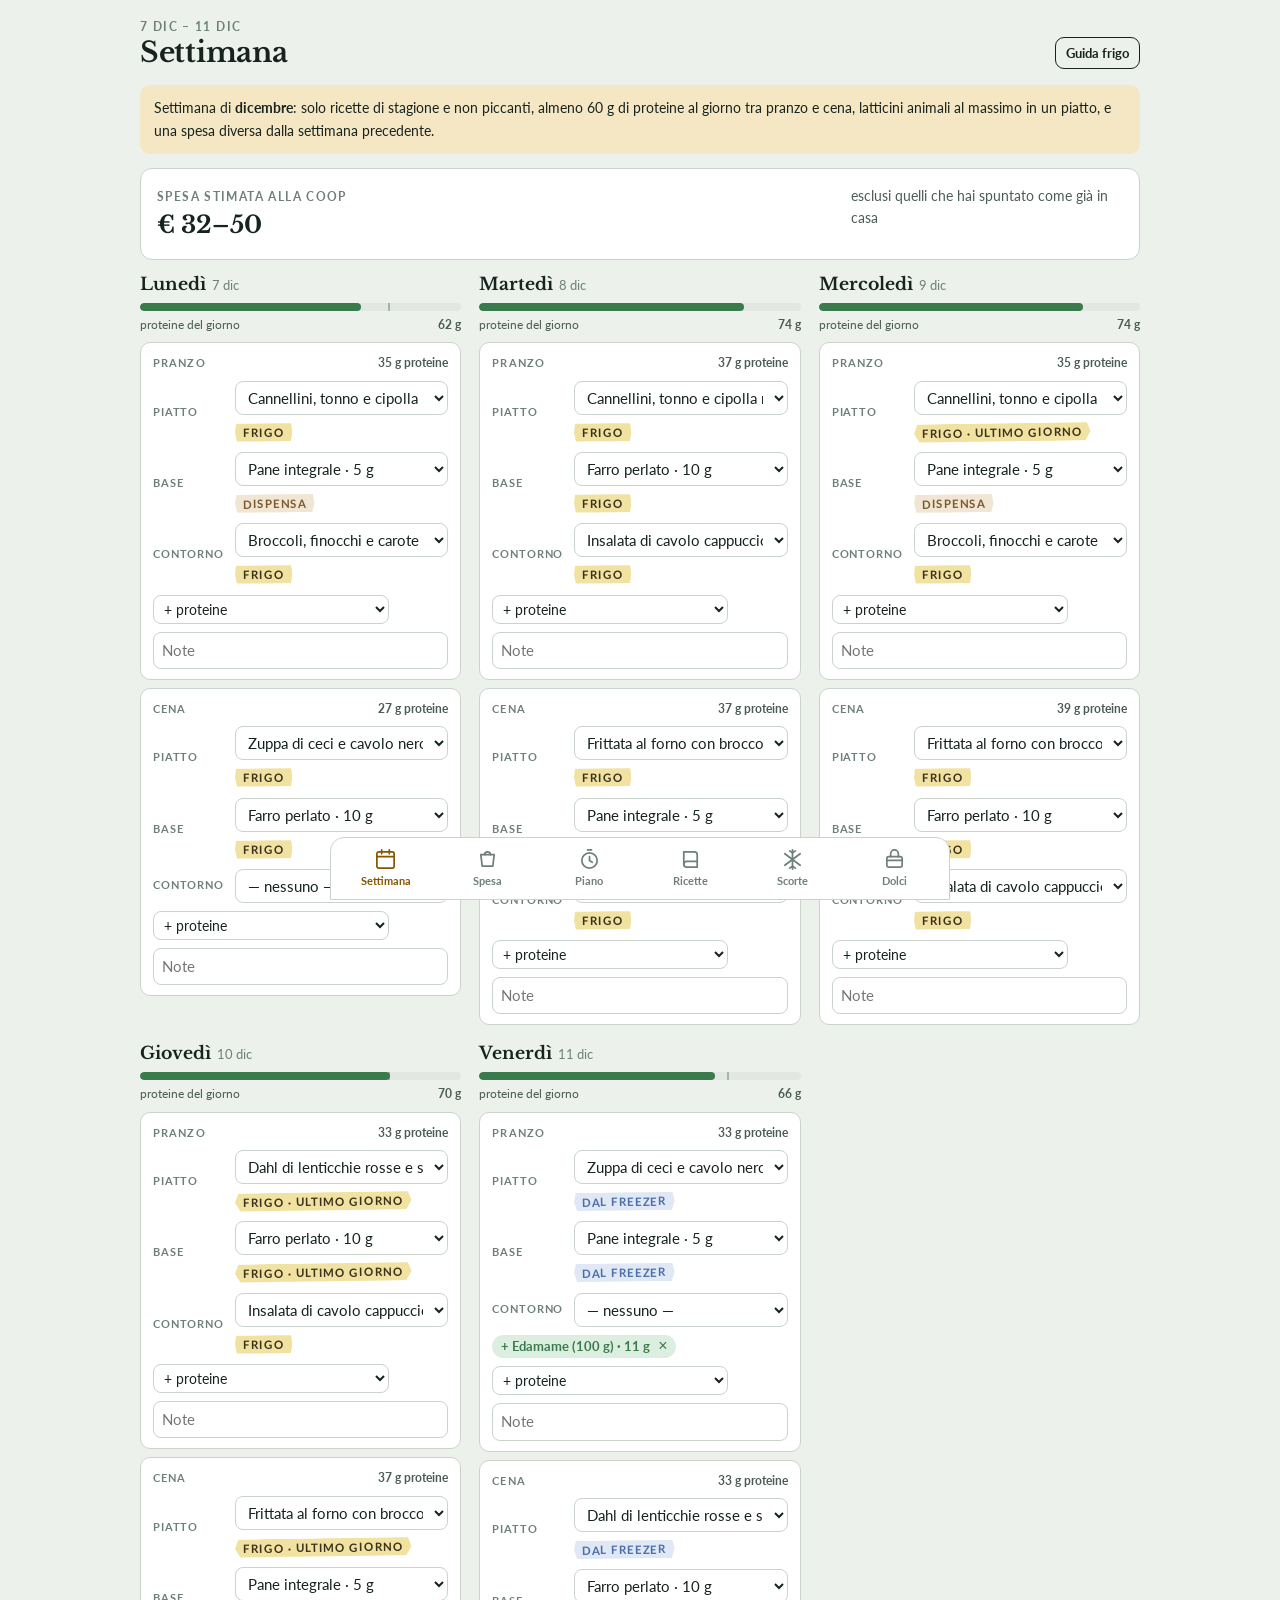
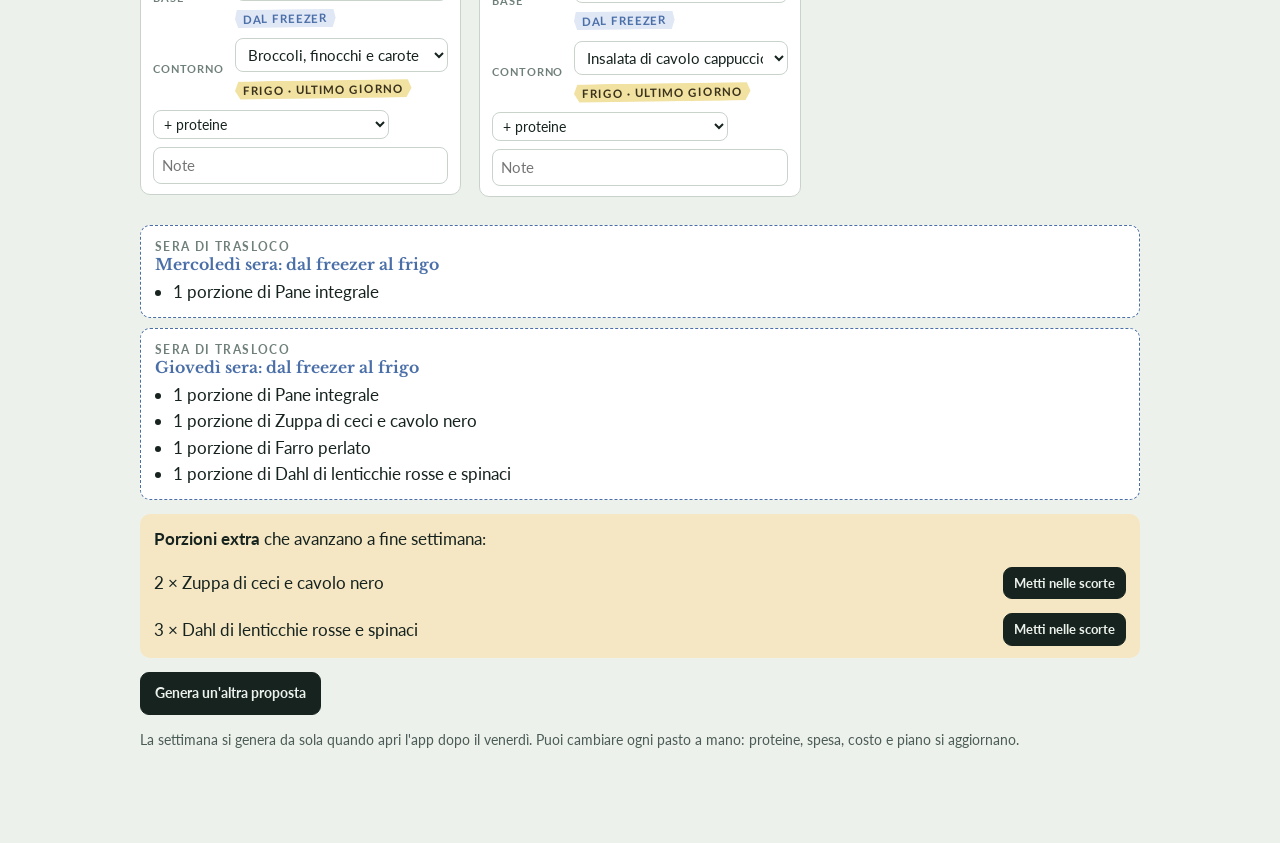
==== index.html @ c830cf39 "App meal prep: ricettario stagionale, scorte, dolci, costi Coop Co-Authored-By: Claude Opus 5.5 <nor" ====
<!doctype html>
<html lang="it">
<head>
<meta charset="utf-8">
<meta name="viewport" content="width=device-width, initial-scale=1, viewport-fit=cover">
<meta name="theme-color" content="#EDF1EC" media="(prefers-color-scheme: light)">
<meta name="theme-color" content="#101816" media="(prefers-color-scheme: dark)">
<meta name="apple-mobile-web-app-capable" content="yes">
<meta name="mobile-web-app-capable" content="yes">
<meta name="apple-mobile-web-app-title" content="Meal prep">
<meta name="apple-mobile-web-app-status-bar-style" content="default">
<title>Meal prep</title>
<link rel="manifest" href="manifest.webmanifest">
<link rel="apple-touch-icon" href="icon-180.png">
<link rel="icon" href="icon-192.png">
<link rel="preconnect" href="https://fonts.googleapis.com">
<link rel="preconnect" href="https://fonts.gstatic.com" crossorigin>
<link rel="stylesheet" href="https://fonts.googleapis.com/css2?family=Libre+Baskerville:ital,wght@0,400;0,700;1,400&family=Lato:ital,wght@0,400;0,700;0,900;1,400&display=swap">
<link rel="stylesheet" href="style.css">
</head>
<body>
<div class="wrap">
  <header class="top">
    <div><div class="eyebrow" id="weekLabel">—</div><h1 id="viewTitle">Settimana</h1></div>
    <button class="btn ghost sm guide-btn" id="guideBtn" type="button">Guida frigo</button>
  </header>

  <!-- SETTIMANA -->
  <main id="v-settimana" class="stack">
    <div class="okbox small" id="weekIntro"></div>
    <div class="panel costline" id="weekCost"></div>
    <div class="days" id="days"></div>
    <div id="addonsBox"></div>
    <div id="weekChecks" class="stack"></div>
    <div class="row"><button class="btn" id="regen" type="button">Genera un'altra proposta</button></div>
    <p class="small muted">La settimana si genera da sola quando apri l'app dopo il venerdì. Puoi cambiare ogni pasto a mano: proteine, spesa, costo e piano si aggiornano.</p>
  </main>

  <!-- SPESA -->
  <main id="v-spesa" class="stack" hidden>
    <div class="panel costline" id="shopCost"></div>
    <p class="muted small">Dalle ricette della settimana, dalle aggiunte proteiche e da quello che hai messo in programma (scorte, dolci). Spunta quello che hai già: sparisce anche dal costo. Tocca un prezzo per correggerlo con quello che vedi alla Coop.</p>
    <div id="shopDiff"></div>
    <div class="panel" id="shop"></div>
    <div class="panel stack">
      <h3>Extra non legati a una ricetta</h3>
      <div id="extras" class="stack"></div>
      <div class="row"><button class="btn ghost sm" id="addExtra" type="button">+ Aggiungi extra</button></div>
    </div>
    <div class="row"><button class="btn" id="copyShop" type="button">Copia la lista</button><button class="btn ghost" id="clearHave" type="button">Azzera spunte</button></div>
    <textarea id="copyFallback" hidden aria-label="Lista da copiare"></textarea>
  </main>

  <!-- PIANO -->
  <main id="v-piano" class="stack" hidden>
    <p class="muted small">Tutto quello che si cucina la domenica, comprese scorte e dolci in programma. L'app confronta migliaia di ordini possibili e sceglie quello che finisce prima, con due mani, due fuochi e un forno da due teglie a una temperatura per volta.</p>
    <div id="planSummary"></div>
    <div class="lanes-key"><span><i style="background:var(--danger)"></i>Forno</span><span><i style="background:var(--accent)"></i>Fuoco 1</span><span><i style="background:var(--accent-ink)"></i>Fuoco 2</span><span><i style="background:var(--ok)"></i>Mani</span></div>
    <div class="row"><button class="chip" data-pv="list" type="button">Lista</button><button class="chip" data-pv="grid" type="button">Corsie</button></div>
    <ul class="tl-list" id="tlList"></ul>
    <div class="tl-scroll" id="tlGridWrap" hidden><div class="tl" id="tl"></div></div>
    <div id="parNotes" class="stack"></div>
  </main>

  <!-- RICETTE -->
  <main id="v-ricette" class="stack" hidden>
    <div id="rList" class="stack">
      <div id="favSection" class="stack"></div>
      <div class="row" style="justify-content:space-between"><h2>Ricettario</h2><button class="btn" id="newRecipe" type="button">+ Nuova ricetta</button></div>
      <div class="row" id="filters"></div>
      <div class="rgrid" id="rgrid"></div>
      <div class="panel stack">
        <h3>Backup</h3>
        <p class="small muted">Ricette, foto, preferite, scorte e prezzi sono salvati solo su questo telefono. Ogni tanto esporta un backup: se cambi telefono o cancelli i dati di Safari, lo reimporti da qui.</p>
        <div class="row">
          <button class="btn ghost sm" id="exportBtn" type="button">Esporta backup</button>
          <label class="btn ghost sm" for="importFile" style="display:inline-flex;align-items:center">Importa backup</label>
          <input type="file" id="importFile" accept="application/json,.json" hidden>
          <button class="btn warn sm" id="resetAll" type="button">Ripristina tutto</button>
        </div>
        <div id="resetConfirm" class="row" hidden><span class="small">Cancella ricette tue, preferite, scorte e settimana?</span><button class="btn warn sm" id="resetYes" type="button">Sì, ripristina</button><button class="btn ghost sm" id="resetNo" type="button">Annulla</button></div>
      </div>
    </div>
    <div id="rDetail" class="stack detail" hidden></div>
    <form id="rEdit" class="stack" hidden></form>
  </main>

  <!-- SCORTE -->
  <main id="v-scorte" class="stack" hidden>
    <p class="muted small">Sughi e creme da preparare una volta ogni tanto: in freezer durano mesi, si scaldano e condiscono pasta, riso, cereali o legumi. Qui tieni il conto di cosa hai in freezer, e puoi usarle nei pasti della settimana dalla voce "Sugo" di ogni pasto.</p>
    <div class="panel" id="stockList"></div>
    <h2>Sughi da scorta</h2>
    <div class="row" id="scorteFilter"></div>
    <div class="rgrid" id="scorteGrid"></div>
  </main>

  <!-- DOLCI -->
  <main id="v-dolci" class="stack" hidden>
    <p class="muted small">Merende dolci veloci che durano: in dispensa, in frigo o in freezer. Quelle di stagione vengono prima. Aggiungine una alla settimana e i suoi ingredienti entrano nella spesa e nel piano della domenica.</p>
    <div class="panel" id="sweetStock"></div>
    <div class="row" id="dolciFilter"></div>
    <div class="rgrid" id="dolciGrid"></div>
  </main>

  <!-- GUIDA -->
  <main id="v-guida" class="stack" hidden>
    <div class="rules">
      <div class="rule"><div class="big">5–60 °C</div><h4>Zona di pericolo</h4><p class="small muted">Da attraversare in fretta, sia raffreddando sia riscaldando.</p></div>
      <div class="rule"><div class="big">2 h</div><h4>Dal fuoco al frigo</h4><p class="small muted">Contenitori bassi, coperchio appoggiato finché è tiepido.</p></div>
      <div class="rule"><div class="big">≤ 4 °C</div><h4>Il frigo</h4><p class="small muted">Cibi cotti sui ripiani centrali, non nello sportello.</p></div>
      <div class="rule"><div class="big">75 °C</div><h4>Riscaldare</h4><p class="small muted">Fumante anche al centro, una volta sola.</p></div>
    </div>
    <div class="panel stack">
      <h3>La pasta cotta in anticipo</h3>
      <p class="small muted">Scolala 2 minuti prima, condiscila con un filo d'olio, stendila su un vassoio e in frigo entro un'ora: dura 4 giorni. Si riscalda in padella con il sugo e un cucchiaio d'acqua, oppure al microonde coperta. In freezer regge bene se è al dente.</p>
      <p class="small muted">Pensaci: perché la pasta raffreddata e riscaldata alza la glicemia un po' meno di quella appena cotta? Cerca "amido resistente" e "retrogradazione".</p>
    </div>
    <div class="panel stack">
      <h3>Come conto le proteine</h3>
      <p class="small muted">Ogni pasto ha un piatto principale (la fonte proteica), una base (cereale, pasta o pane), un contorno e, se vuoi, un sugo dalle scorte. I grammi per porzione sono stime da tabelle di composizione degli alimenti, con un margine di circa ±10%. Se un giorno resta sotto i 60 g, l'app aggiunge una piccola aggiunta proteica (uova sode, edamame, tofu affumicato, yogurt di soia…) al pasto più povero.</p>
      <p class="small muted">Pensaci: 100 g di lenticchie cotte hanno circa 9 g di proteine, 100 g di merluzzo circa 17 g. Quanto pesa una porzione normale di ciascuno? Da qui capisci perché un pasto di soli legumi fatica ad arrivare a 30 g.</p>
    </div>
    <div class="panel stack">
      <h3>Latticini</h3>
      <p class="small muted">Dove si può il ricettario usa alternative vegetali: tofu frullato al posto della ricotta, lievito alimentare in scaglie al posto del parmigiano, bevanda e yogurt di soia nei dolci. Le ricette con latticini animali hanno un'etichetta, e l'app ne propone al massimo una a settimana.</p>
      <p class="small muted">Pensaci: perché il tofu sostituisce bene la ricotta ma i formaggi vegetali tipo "mozzarella" quasi mai? Guarda le proteine per 100 g in etichetta: tofu circa 12 g, formaggi vegetali a base di cocco spesso sotto 1 g.</p>
    </div>
    <div class="panel">
      <h3>Stessa quantità di dahl, due destini</h3>
      <p class="small muted" style="margin:4px 0 8px">Schema illustrativo: pentola piena da 2 litri contro lo stesso dahl in contenitori bassi.</p>
      <div class="chart-scroll"><svg id="coolChart" viewBox="0 0 720 300" role="img" aria-label="Curve di raffreddamento"></svg></div>
    </div>
    <h2>Pensaci prima di aprire</h2>
    <div class="stack" id="think"></div>
  </main>
</div>

<nav class="tabbar" aria-label="Sezioni">
  <button type="button" data-v="settimana"><svg viewBox="0 0 24 24"><rect x="3" y="4" width="18" height="17" rx="2"/><path d="M3 9h18M8 2v4M16 2v4"/></svg>Settimana</button>
  <button type="button" data-v="spesa"><svg viewBox="0 0 24 24"><path d="M5 7h14l-1.5 12h-11z"/><path d="M9 7a3 3 0 0 1 6 0"/></svg>Spesa</button>
  <button type="button" data-v="piano"><svg viewBox="0 0 24 24"><circle cx="12" cy="13" r="8"/><path d="M12 9v4l3 2M10 2h4"/></svg>Piano</button>
  <button type="button" data-v="ricette"><svg viewBox="0 0 24 24"><path d="M5 4h11a3 3 0 0 1 3 3v13H8a3 3 0 0 1-3-3z"/><path d="M5 17a3 3 0 0 1 3-3h11"/></svg>Ricette</button>
  <button type="button" data-v="scorte"><svg viewBox="0 0 24 24"><path d="M12 2v20M4 6l16 12M20 6L4 18"/><path d="M9 3l3 2 3-2M9 21l3-2 3 2"/></svg>Scorte</button>
  <button type="button" data-v="dolci"><svg viewBox="0 0 24 24"><rect x="4" y="9" width="16" height="11" rx="2"/><path d="M4 13h16M8 9V6a4 4 0 0 1 8 0v3"/></svg>Dolci</button>
</nav>

<script src="data.js"></script>
<script src="prices.js"></script>
<script src="app.js"></script>
<script src="extras.js"></script>
</body>
</html>
---- style.css ----
:root{
  --bg:#EDF1EC; --surface:#FFFFFF; --surface-2:#E2E8E1; --table:#D9E0D6;
  --ink:#16231F; --ink-2:#4B5B55; --ink-3:#6F7F79; --line:#C9D3CC;
  --accent:#C4860F; --accent-ink:#855700; --accent-soft:#F6E7C4;
  --fridge:#2C6C8C; --fridge-soft:#DCEBF2; --freezer:#4A6FA8; --freezer-soft:#E0E7F5;
  --pantry:#7A5A2E; --pantry-soft:#F1E6D4;
  --tape:#F1E2A2; --tape-ink:#3A321C;
  --danger:#B0452E; --danger-soft:#F6DDD5; --ok:#3B7A4C; --ok-soft:#DCEEDF;
  --f-display:"Libre Baskerville", Georgia, "Times New Roman", serif;
  --f-body:"Lato", "Segoe UI", system-ui, -apple-system, sans-serif;
  color-scheme:light;
}
@media (prefers-color-scheme: dark){:root{
  --bg:#101816; --surface:#17211E; --surface-2:#1E2A26; --table:#1B2622;
  --ink:#E4EDE8; --ink-2:#A6B6B0; --ink-3:#83948E; --line:#2B3934;
  --accent:#E3A635; --accent-ink:#F0BD5A; --accent-soft:#3A2F17;
  --fridge:#6FB1D2; --fridge-soft:#1B3040; --freezer:#93B3E4; --freezer-soft:#1F2A40;
  --pantry:#D9B27A; --pantry-soft:#352A1B;
  --tape:#DCCB86; --tape-ink:#2E2714;
  --danger:#E58067; --danger-soft:#3D221C; --ok:#80C392; --ok-soft:#1C3324;
  color-scheme:dark;}}
*{box-sizing:border-box}
html{-webkit-text-size-adjust:100%}
body{margin:0;background:var(--bg);color:var(--ink);font-family:var(--f-body);font-size:17px;line-height:1.55;
  padding:calc(env(safe-area-inset-top,0px) + 8px) 16px calc(env(safe-area-inset-bottom,0px) + 92px)}
[hidden]{display:none!important}
img{max-width:100%}
.wrap{max-width:1000px;margin-inline:auto}
h1,h2,h3,h4{font-family:var(--f-display);line-height:1.2;margin:0;text-wrap:balance;font-weight:700}
h1{font-size:1.75rem;letter-spacing:-.01em}
h2{font-size:1.35rem}
h3{font-size:1.08rem}
h4{font-size:.98rem}
p{margin:0}
a{color:var(--fridge)}
:focus-visible{outline:3px solid var(--accent);outline-offset:2px;border-radius:4px}
.num{font-variant-numeric:tabular-nums}
.eyebrow{font-size:.72rem;letter-spacing:.12em;text-transform:uppercase;color:var(--ink-3);font-weight:700}
.muted{color:var(--ink-2)} .small{font-size:.9rem}
.stack{display:grid;gap:14px}
.row{display:flex;gap:8px;flex-wrap:wrap;align-items:center}
.panel{background:var(--surface);border:1px solid var(--line);border-radius:12px;padding:16px}
.btn{font:inherit;font-weight:700;font-size:.9rem;border:1px solid var(--ink);background:var(--ink);color:var(--bg);border-radius:9px;padding:9px 14px;cursor:pointer;min-height:40px}
.btn.ghost{background:transparent;color:var(--ink)}
.btn.warn{background:transparent;color:var(--danger);border-color:var(--danger)}
.btn.sm{padding:5px 10px;min-height:32px;font-size:.84rem}
.chip{font:inherit;font-size:.88rem;padding:5px 11px;border-radius:999px;border:1px solid var(--line);background:var(--surface);color:var(--ink);cursor:pointer}
.chip[aria-pressed="true"]{background:var(--ink);color:var(--bg);border-color:var(--ink)}
input[type=text],input[type=number],select,textarea{font:inherit;font-size:16px;color:var(--ink);background:var(--surface);border:1px solid var(--line);border-radius:8px;padding:8px 10px;width:100%}
textarea{min-height:120px;resize:vertical}
label.f{display:grid;gap:4px;font-size:.88rem;font-weight:700;color:var(--ink-2)}
.check{display:flex;gap:8px;align-items:center;font-weight:700;font-size:.92rem}
.check input{width:20px;height:20px;accent-color:var(--ok)}
.tape{display:inline-block;font-weight:700;font-size:.72rem;letter-spacing:.06em;text-transform:uppercase;line-height:1.2;background:var(--tape);color:var(--tape-ink);padding:3px 8px 2px;transform:rotate(-1deg);clip-path:polygon(2% 0,98% 4%,100% 50%,97% 100%,3% 96%,0 50%)}
.tape.fz{background:var(--freezer-soft);color:var(--freezer)}
.tape.bad{background:var(--danger-soft);color:var(--danger)}
.tape.pn{background:var(--pantry-soft);color:var(--pantry)}
.pill{font-size:.72rem;font-weight:700;padding:2px 8px;border-radius:999px;background:var(--surface-2);color:var(--ink-2)}
.pill.in{background:var(--ok-soft);color:var(--ok)}
.pill.dairy{background:var(--accent-soft);color:var(--accent-ink)}
.toast{position:fixed;left:50%;bottom:calc(env(safe-area-inset-bottom,0px) + 82px);transform:translateX(-50%);background:var(--ink);color:var(--bg);padding:9px 16px;border-radius:999px;font-weight:700;z-index:50;font-size:.9rem;max-width:90vw;text-align:center}
.okbox{border-radius:10px;padding:12px 14px;background:var(--accent-soft)}
.warnbox{border-radius:10px;padding:12px 14px;background:var(--danger-soft)}
.warnbox h4{color:var(--danger);margin-bottom:4px}
.warnbox ul,.move ul{margin:0;padding-left:18px}
.infobox{border-radius:10px;padding:12px 14px;background:var(--fridge-soft)}

/* top + tabs */
header.top{display:flex;justify-content:space-between;align-items:end;gap:12px;padding-block:10px 16px}
header.top .guide-btn{flex:none}
nav.tabbar{position:fixed;left:0;right:0;bottom:0;z-index:30;background:var(--surface);border-top:1px solid var(--line);
  padding:6px 4px calc(env(safe-area-inset-bottom,0px) + 6px);display:grid;grid-template-columns:repeat(6,1fr);gap:0}
nav.tabbar button{font:inherit;background:none;border:0;color:var(--ink-3);display:grid;justify-items:center;gap:2px;padding:4px 0;cursor:pointer;font-size:.66rem;font-weight:700}
nav.tabbar svg{width:23px;height:23px;stroke:currentColor;fill:none;stroke-width:1.8;stroke-linecap:round;stroke-linejoin:round}
nav.tabbar button[aria-current="page"]{color:var(--accent-ink)}
@media (min-width:900px){nav.tabbar{max-width:620px;margin-inline:auto;border:1px solid var(--line);border-radius:14px 14px 0 0}}

/* week */
.days{display:grid;grid-template-columns:repeat(auto-fill,minmax(290px,1fr));gap:18px}
.day{display:grid;gap:8px;align-content:start}
.day h3 span{font-family:var(--f-body);font-size:.8rem;color:var(--ink-3);font-weight:400;margin-left:6px}
.slot{background:var(--surface);border:1px solid var(--line);border-radius:10px;padding:10px 12px;display:grid;gap:8px}
.slot .when{font-size:.7rem;letter-spacing:.1em;text-transform:uppercase;color:var(--ink-3);font-weight:700}
.slot .line{display:grid;grid-template-columns:74px 1fr;gap:8px;align-items:center}
.slot .line .lab{font-size:.68rem;letter-spacing:.08em;text-transform:uppercase;color:var(--ink-3);font-weight:700}
.slot .sel{display:grid;gap:3px}
.slot select{font-size:15px;padding:6px 8px}
.slot input.note{font-size:15px;padding:6px 8px}
.slot .prot{font-size:.78rem;color:var(--ink-2);font-weight:700}
.boost{display:inline-flex;align-items:center;gap:4px;font-size:.8rem;background:var(--ok-soft);color:var(--ok);border-radius:999px;padding:2px 4px 2px 9px;font-weight:700}
.boost button{border:0;background:none;color:inherit;cursor:pointer;font-size:1rem;padding:0 4px}
.daybar{display:grid;gap:4px}
.daybar .track{height:8px;border-radius:99px;background:var(--surface-2);position:relative;overflow:hidden}
.daybar .fill{position:absolute;inset:0 auto 0 0;border-radius:99px;background:var(--ok)}
.daybar .fill.low{background:var(--danger)}
.daybar .band{position:absolute;top:0;bottom:0;border-left:2px solid var(--ink-3);border-right:2px solid var(--ink-3);opacity:.5}
.daybar .txt{display:flex;justify-content:space-between;font-size:.78rem;color:var(--ink-2)}
.moves{display:grid;gap:10px}
.move{border:1.5px dashed var(--freezer);border-radius:10px;padding:12px 14px;background:var(--surface)}
.move h4{color:var(--freezer);margin-bottom:4px}
.costline{display:flex;justify-content:space-between;align-items:baseline;gap:10px;flex-wrap:wrap}
.costline .big{font-family:var(--f-display);font-size:1.5rem;font-weight:700}

/* shop */
.item{display:grid;grid-template-columns:24px 1fr auto;gap:2px 10px;align-items:start;padding:9px 0;border-bottom:1px solid var(--line)}
.item:last-child{border-bottom:0}
.item input[type=checkbox]{width:20px;height:20px;margin-top:2px;accent-color:var(--ok)}
.item label{font-weight:700;cursor:pointer;line-height:1.3}
.item .qty{font-size:.8rem;color:var(--ink-2);text-align:right;font-variant-numeric:tabular-nums}
.item .src{grid-column:2/4;font-size:.8rem;color:var(--ink-3);display:flex;justify-content:space-between;gap:8px;flex-wrap:wrap}
.item .price{background:none;border:0;font:inherit;font-size:.8rem;color:var(--fridge);cursor:pointer;padding:0;text-decoration:underline dotted;font-variant-numeric:tabular-nums}
.item.have label{text-decoration:line-through;color:var(--ink-3)}
.priceedit{grid-column:2/4;display:grid;grid-template-columns:1fr 1fr auto;gap:6px;align-items:end;margin-top:6px}
.priceedit label{font-size:.75rem;color:var(--ink-3);display:grid;gap:2px}
.rep{font-size:.72rem;text-transform:uppercase;letter-spacing:.12em;color:var(--ink-3);margin-top:14px;font-weight:700}
.ingrow{display:grid;grid-template-columns:90px 1fr 118px 32px;gap:6px;align-items:center}
@media (max-width:520px){.ingrow{grid-template-columns:78px 1fr 32px}.ingrow select{grid-column:1/3}}

/* plan */
.lanes-key{display:flex;flex-wrap:wrap;gap:6px 16px;font-size:.88rem;color:var(--ink-2)}
.lanes-key i{display:inline-block;width:12px;height:12px;border-radius:3px;margin-right:6px;vertical-align:-1px}
.tl-scroll{overflow-x:auto}
.tl{--u:28px;display:grid;grid-template-columns:48px repeat(4,minmax(130px,1fr));column-gap:6px;min-width:620px}
.tl .lh{font-family:var(--f-display);font-weight:700;font-size:.88rem;padding-bottom:6px;border-bottom:2px solid var(--ink);margin-bottom:6px;grid-row:1}
.tl .tm{font-size:.7rem;color:var(--ink-3);border-top:1px solid var(--line);font-variant-numeric:tabular-nums}
.task{border-radius:7px;padding:4px 7px;font-size:.8rem;line-height:1.22;overflow:hidden;border-left:4px solid;margin-block:1px}
.task b{font-weight:700;font-size:.68rem;display:block;opacity:.85;font-variant-numeric:tabular-nums}
.task.short{white-space:nowrap;text-overflow:ellipsis;padding:3px 7px}
.tl .task.short b{display:none}
.l-forno{background:var(--danger-soft);border-color:var(--danger)}
.l-f1{background:var(--accent-soft);border-color:var(--accent)}
.l-f2{background:var(--accent-soft);border-color:var(--accent-ink)}
.l-mani{background:var(--ok-soft);border-color:var(--ok)}
.tl-list{list-style:none;margin:0;padding:0}
.tl-list li{display:grid;grid-template-columns:52px 1fr;gap:10px;padding:7px 0;border-bottom:1px solid var(--line)}
.tl-list .task{margin:0}

/* recipes */
.rgrid{display:grid;grid-template-columns:repeat(auto-fill,minmax(160px,1fr));gap:12px}
.rcard{background:var(--surface);border:1px solid var(--line);border-radius:12px;overflow:hidden;cursor:pointer;text-align:left;padding:0;font:inherit;color:inherit;display:grid;align-content:start;position:relative}
.rcard .pic{aspect-ratio:4/3;width:100%;background:var(--table);display:block;object-fit:cover}
.rcard .t{padding:8px 10px 10px;display:grid;gap:3px}
.rcard .t b{line-height:1.25;font-family:var(--f-display);font-size:.9rem}
.rcard .t span{font-size:.74rem;color:var(--ink-3)}
.rcard .favdot{position:absolute;top:8px;right:8px;background:var(--surface);border-radius:999px;width:30px;height:30px;display:grid;place-items:center;color:var(--accent);font-size:1rem;box-shadow:0 1px 4px rgba(0,0,0,.15)}
.ph{display:grid!important;place-items:center;font-family:var(--f-display);font-weight:700;font-size:2.4rem;color:var(--accent-ink);background:var(--accent-soft)}
.fav-strip{display:grid;grid-auto-flow:column;grid-auto-columns:150px;gap:10px;overflow-x:auto;padding-bottom:4px}
.detail .hero{width:100%;aspect-ratio:4/3;max-height:340px;object-fit:cover;border-radius:12px;background:var(--table);display:block}
.meta{display:flex;flex-wrap:wrap;gap:6px 14px;font-size:.82rem;color:var(--ink-2)}
.ing{list-style:none;margin:0;padding:0}
.ing li{display:grid;grid-template-columns:100px 1fr;gap:8px;padding:4px 0;border-bottom:1px dotted var(--line);font-size:.95rem}
.ing li .q{color:var(--ink-2);text-align:right;font-variant-numeric:tabular-nums}
.steps{margin:0;padding-left:1.3em}
.steps li{padding:2px 0 6px}
.notes{display:grid;grid-template-columns:repeat(auto-fit,minmax(220px,1fr));gap:10px}
.note{border-radius:10px;padding:11px 13px;font-size:.92rem}
.note h4{font-family:var(--f-body);font-size:.7rem;font-weight:700;text-transform:uppercase;letter-spacing:.12em;margin-bottom:3px}
.note.cons{background:var(--fridge-soft)} .note.cons h4{color:var(--fridge)}
.note.par{background:var(--ok-soft)} .note.par h4{color:var(--ok)}
.note.think{background:var(--accent-soft)} .note.think h4{color:var(--accent-ink)}
.star{border:0;background:none;cursor:pointer;font-size:1.4rem;line-height:1;color:var(--ink-3);padding:2px 4px}
.star[aria-pressed="true"]{color:var(--accent)}
.two{display:grid;grid-template-columns:1fr 1fr;gap:10px}
.three{display:grid;grid-template-columns:repeat(3,1fr);gap:10px}
@media (max-width:520px){.three{grid-template-columns:1fr 1fr}}
.months{display:grid;grid-template-columns:repeat(6,1fr);gap:6px}
.months label{display:flex;gap:4px;align-items:center;font-size:.85rem;justify-content:center;border:1px solid var(--line);border-radius:8px;padding:5px 0;cursor:pointer}
.months input{accent-color:var(--ok)}
.season{display:flex;flex-wrap:wrap;gap:6px}

/* stock */
.stockrow{display:grid;grid-template-columns:1fr auto;gap:4px 10px;align-items:center;padding:10px 0;border-bottom:1px solid var(--line)}
.stockrow:last-child{border-bottom:0}
.stockrow b{font-family:var(--f-display);font-size:.95rem}
.stockrow .sub{font-size:.8rem;color:var(--ink-3)}
.stockrow .sub.late{color:var(--danger);font-weight:700}
.counter{display:flex;align-items:center;gap:6px}
.counter button{width:34px;height:34px;border-radius:999px;border:1px solid var(--line);background:var(--surface);color:var(--ink);font-size:1.1rem;cursor:pointer}
.counter span{min-width:26px;text-align:center;font-weight:700;font-variant-numeric:tabular-nums}
.where{display:flex;gap:6px;flex-wrap:wrap}

/* guide */
.rules{display:grid;grid-template-columns:repeat(auto-fit,minmax(200px,1fr));gap:10px}
.rule{background:var(--surface);border:1px solid var(--line);border-radius:12px;padding:14px;display:grid;gap:4px}
.rule .big{font-family:var(--f-display);font-weight:700;font-size:1.5rem;color:var(--accent-ink);line-height:1.1}
details.q{background:var(--surface);border:1px solid var(--line);border-left:4px solid var(--accent);border-radius:10px;padding:13px 15px}
details.q summary{cursor:pointer;font-weight:700;font-family:var(--f-display);font-size:1rem;list-style:none}
details.q summary::-webkit-details-marker{display:none}
details.q .hint{margin-top:8px;color:var(--ink-2);font-style:italic}
details.q .ans{margin-top:8px;display:grid;gap:8px}
details.q .analogy{border-left:3px solid var(--fridge);padding-left:12px;color:var(--ink-2)}
.chart-scroll{overflow-x:auto}
.chart-scroll svg{width:100%;min-width:520px;height:auto;display:block}
.stack>*,.days>*,.rgrid>*{min-width:0}
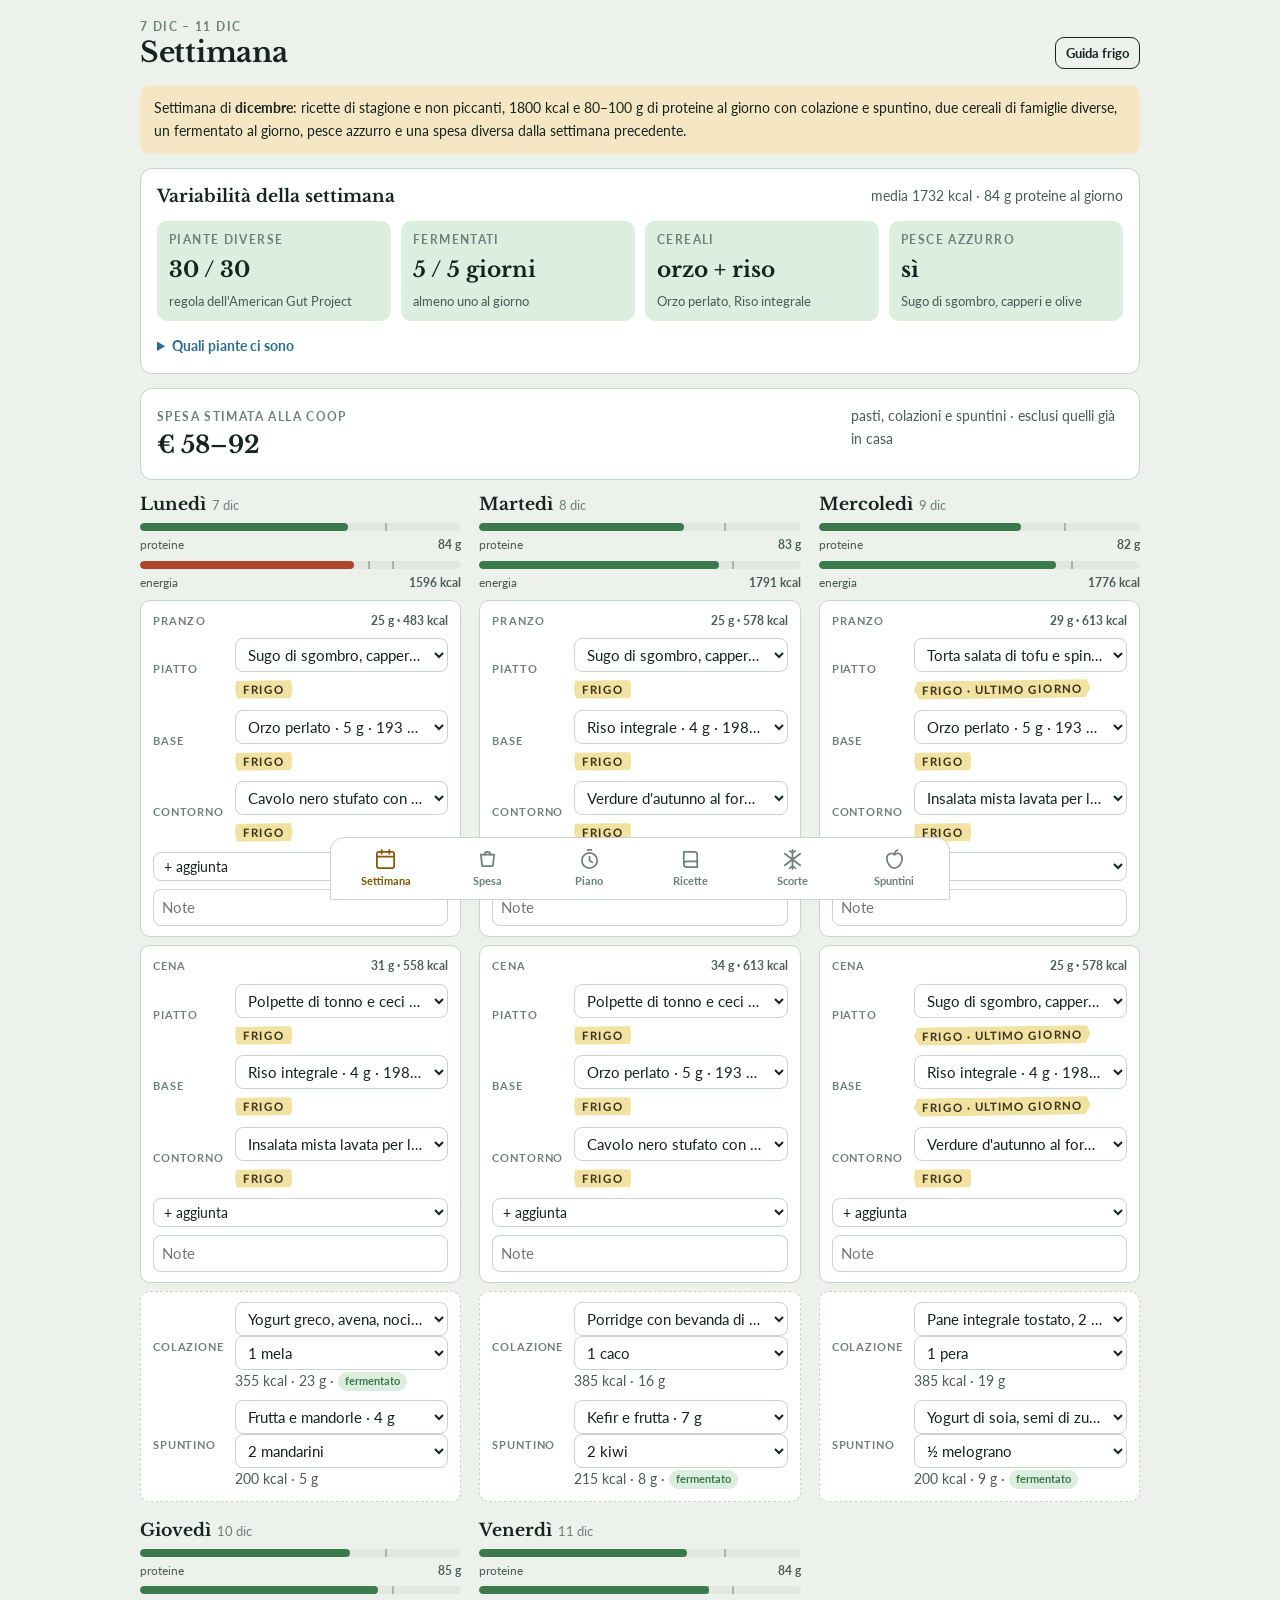
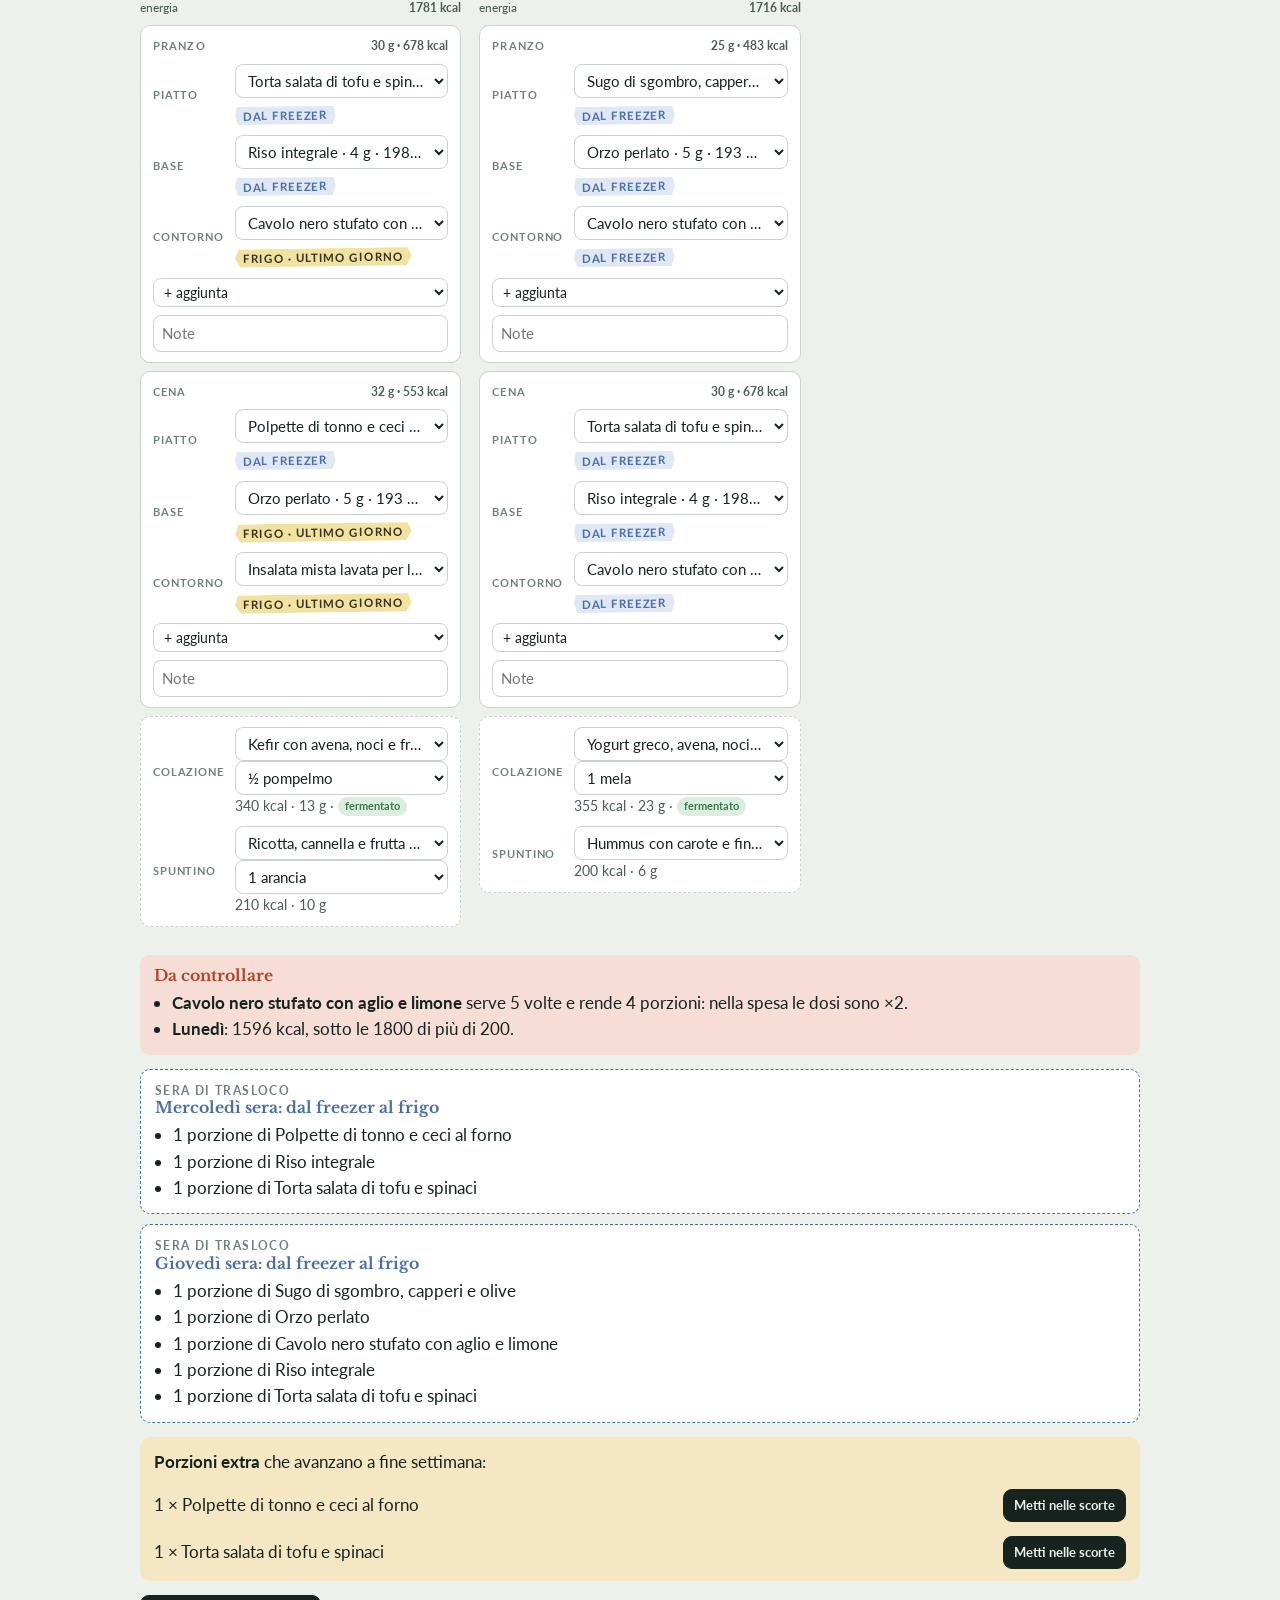
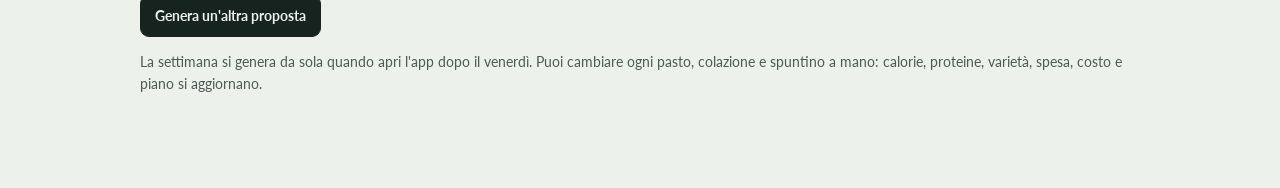
==== commit 07e4bd92: "Variabilità: calorie e proteine giornaliere, 30 piante, fermentati, spuntini, cereali per famiglia -" ====
--- a/index.html
+++ b/index.html
@@ -28,12 +28,13 @@
   <!-- SETTIMANA -->
   <main id="v-settimana" class="stack">
     <div class="okbox small" id="weekIntro"></div>
+    <div class="panel stack" id="variety"></div>
     <div class="panel costline" id="weekCost"></div>
     <div class="days" id="days"></div>
     <div id="addonsBox"></div>
     <div id="weekChecks" class="stack"></div>
     <div class="row"><button class="btn" id="regen" type="button">Genera un'altra proposta</button></div>
-    <p class="small muted">La settimana si genera da sola quando apri l'app dopo il venerdì. Puoi cambiare ogni pasto a mano: proteine, spesa, costo e piano si aggiornano.</p>
+    <p class="small muted">La settimana si genera da sola quando apri l'app dopo il venerdì. Puoi cambiare ogni pasto, colazione e spuntino a mano: calorie, proteine, varietà, spesa, costo e piano si aggiornano.</p>
   </main>
 
   <!-- SPESA -->
@@ -87,19 +88,33 @@
 
   <!-- SCORTE -->
   <main id="v-scorte" class="stack" hidden>
-    <p class="muted small">Sughi e creme da preparare una volta ogni tanto: in freezer durano mesi, si scaldano e condiscono pasta, riso, cereali o legumi. Qui tieni il conto di cosa hai in freezer, e puoi usarle nei pasti della settimana dalla voce "Sugo" di ogni pasto.</p>
-    <div class="panel" id="stockList"></div>
-    <h2>Sughi da scorta</h2>
-    <div class="row" id="scorteFilter"></div>
-    <div class="rgrid" id="scorteGrid"></div>
+    <div class="row" id="scorteSeg"><button class="chip" type="button" data-seg="sughi">Sughi da freezer</button><button class="chip" type="button" data-seg="fermentati">Fermentati</button></div>
+    <div id="seg-sughi" class="stack">
+      <p class="muted small">Sughi e creme da preparare una volta ogni tanto: in freezer durano mesi, si scaldano e condiscono pasta, riso, cereali o legumi. Qui tieni il conto di cosa hai in freezer, e puoi usarle nei pasti dalla voce "Sugo".</p>
+      <div class="panel" id="stockList"></div>
+      <h2>Sughi da scorta</h2>
+      <div class="row" id="scorteFilter"></div>
+      <div class="rgrid" id="scorteGrid"></div>
+    </div>
+    <div id="seg-fermentati" class="stack" hidden>
+      <div class="panel" id="fermStock"></div>
+      <div class="panel stack" id="fermGuide"></div>
+      <h2>Verdure fermentate</h2>
+      <div class="row" id="fermFilter"></div>
+      <div class="rgrid" id="fermGrid"></div>
+    </div>
   </main>
 
   <!-- DOLCI -->
-  <main id="v-dolci" class="stack" hidden>
-    <p class="muted small">Merende dolci veloci che durano: in dispensa, in frigo o in freezer. Quelle di stagione vengono prima. Aggiungine una alla settimana e i suoi ingredienti entrano nella spesa e nel piano della domenica.</p>
-    <div class="panel" id="sweetStock"></div>
-    <div class="row" id="dolciFilter"></div>
-    <div class="rgrid" id="dolciGrid"></div>
+  <main id="v-spuntini" class="stack" hidden>
+    <div class="row" id="spSeg"><button class="chip" type="button" data-spseg="frutta">Frutta e spuntini</button><button class="chip" type="button" data-spseg="dolci">Dolci</button></div>
+    <div id="sp-frutta" class="stack"></div>
+    <div id="sp-dolci" class="stack" hidden>
+      <p class="muted small">Merende dolci senza zuccheri aggiunti che durano: in dispensa, in frigo o in freezer. Quelle di stagione vengono prima. Mettine una in programma e i suoi ingredienti entrano nella spesa e nel piano della domenica.</p>
+      <div class="panel" id="sweetStock"></div>
+      <div class="row" id="dolciFilter"></div>
+      <div class="rgrid" id="dolciGrid"></div>
+    </div>
   </main>
 
   <!-- GUIDA -->
@@ -116,14 +131,20 @@
       <p class="small muted">Pensaci: perché la pasta raffreddata e riscaldata alza la glicemia un po' meno di quella appena cotta? Cerca "amido resistente" e "retrogradazione".</p>
     </div>
     <div class="panel stack">
+      <h3>Variabilità: le regole dell'American Gut Project</h3>
+      <p class="small muted">L'American Gut Project (McDonald e colleghi, mSystems 2018) ha analizzato il microbiota di oltre 10.000 persone. Chi mangiava più di 30 vegetali diversi a settimana aveva un microbiota più vario di chi ne mangiava meno di 10. Contano cereali, legumi, verdure, frutta, frutta secca e semi: ogni specie una volta sola. È uno studio osservazionale, quindi mostra un'associazione e non prova che 30 sia un numero magico, ma come bussola funziona.</p>
+      <p class="small muted">L'app conta le specie, non gli ingredienti: farro, couscous, pasta, pane e seitan sono tutti frumento e valgono uno. Erbe e spezie le mostra a parte, perché se ne usano quantità piccole.</p>
+      <p class="small muted">Pensaci: perché due insalate diverse ogni settimana possono "valere" più di una porzione doppia della stessa? Pensa a cosa mangiano i batteri: fibre diverse nutrono specie diverse.</p>
+    </div>
+    <div class="panel stack">
       <h3>Come conto le proteine</h3>
-      <p class="small muted">Ogni pasto ha un piatto principale (la fonte proteica), una base (cereale, pasta o pane), un contorno e, se vuoi, un sugo dalle scorte. I grammi per porzione sono stime da tabelle di composizione degli alimenti, con un margine di circa ±10%. Se un giorno resta sotto i 60 g, l'app aggiunge una piccola aggiunta proteica (uova sode, edamame, tofu affumicato, yogurt di soia…) al pasto più povero.</p>
+      <p class="small muted">La giornata ha pranzo e cena (piatto principale, base da 55 g di cereale a crudo, contorno, eventuale sugo dalle scorte), una colazione e uno spuntino. L'obiettivo è 1800 kcal e 80–100 g di proteine al giorno. I valori sono stime da tabelle di composizione degli alimenti, con un margine di circa ±10%, e includono l'olio di cottura. L'olio a crudo aggiunto a tavola invece no: ogni cucchiaino vale circa 45 kcal. Se un giorno resta sotto gli 80 g, l'app aggiunge al pasto più povero un'aggiunta proteica (yogurt greco, uova sode, edamame, tofu affumicato…).</p>
       <p class="small muted">Pensaci: 100 g di lenticchie cotte hanno circa 9 g di proteine, 100 g di merluzzo circa 17 g. Quanto pesa una porzione normale di ciascuno? Da qui capisci perché un pasto di soli legumi fatica ad arrivare a 30 g.</p>
     </div>
     <div class="panel stack">
-      <h3>Latticini</h3>
-      <p class="small muted">Dove si può il ricettario usa alternative vegetali: tofu frullato al posto della ricotta, lievito alimentare in scaglie al posto del parmigiano, bevanda e yogurt di soia nei dolci. Le ricette con latticini animali hanno un'etichetta, e l'app ne propone al massimo una a settimana.</p>
-      <p class="small muted">Pensaci: perché il tofu sostituisce bene la ricotta ma i formaggi vegetali tipo "mozzarella" quasi mai? Guarda le proteine per 100 g in etichetta: tofu circa 12 g, formaggi vegetali a base di cocco spesso sotto 1 g.</p>
+      <h3>Latte e latticini</h3>
+      <p class="small muted">Il latte animale è sostituito dalla bevanda di soia (nei dolci e nel porridge). Yogurt, yogurt greco, kefir, feta, ricotta, parmigiano e mozzarella invece ci sono: lo yogurt greco in particolare è una delle fonti di proteine più economiche per colazioni e spuntini.</p>
+      <p class="small muted">Pensaci: il tofu ha circa 12 g di proteine per 100 g, lo yogurt greco 0% circa 10 g, la bevanda di soia 3 g, quella di mandorla meno di 1 g. Perché allora non tutte le "bevande vegetali" sostituiscono il latte allo stesso modo?</p>
     </div>
     <div class="panel">
       <h3>Stessa quantità di dahl, due destini</h3>
@@ -141,7 +162,7 @@
   <button type="button" data-v="piano"><svg viewBox="0 0 24 24"><circle cx="12" cy="13" r="8"/><path d="M12 9v4l3 2M10 2h4"/></svg>Piano</button>
   <button type="button" data-v="ricette"><svg viewBox="0 0 24 24"><path d="M5 4h11a3 3 0 0 1 3 3v13H8a3 3 0 0 1-3-3z"/><path d="M5 17a3 3 0 0 1 3-3h11"/></svg>Ricette</button>
   <button type="button" data-v="scorte"><svg viewBox="0 0 24 24"><path d="M12 2v20M4 6l16 12M20 6L4 18"/><path d="M9 3l3 2 3-2M9 21l3-2 3 2"/></svg>Scorte</button>
-  <button type="button" data-v="dolci"><svg viewBox="0 0 24 24"><rect x="4" y="9" width="16" height="11" rx="2"/><path d="M4 13h16M8 9V6a4 4 0 0 1 8 0v3"/></svg>Dolci</button>
+  <button type="button" data-v="spuntini"><svg viewBox="0 0 24 24"><path d="M12 7c-3-3-8-1-8 4 0 5 4 10 8 10s8-5 8-10c0-5-5-7-8-4z"/><path d="M12 7c0-2 1-4 3-5"/></svg>Spuntini</button>
 </nav>
 
 <script src="data.js"></script>
--- a/style.css
+++ b/style.css
@@ -192,3 +192,35 @@
 .chart-scroll{overflow-x:auto}
 .chart-scroll svg{width:100%;min-width:520px;height:auto;display:block}
 .stack>*,.days>*,.rgrid>*{min-width:0}
+/* v4: nutrizione, spuntini, variabilità */
+.bars{display:grid;gap:6px}
+.snackbox{background:var(--surface);border:1px dashed var(--line);border-radius:10px;padding:10px 12px;display:grid;gap:8px}
+.snackbox .line{display:grid;grid-template-columns:74px 1fr;gap:8px;align-items:center}
+.snackbox .lab{font-size:.68rem;letter-spacing:.08em;text-transform:uppercase;color:var(--ink-3);font-weight:700}
+.snackbox select{font-size:15px;padding:6px 8px}
+.snackbox .two{gap:6px}
+.badge{display:inline-block;font-size:.68rem;font-weight:700;padding:1px 7px;border-radius:999px;background:var(--ok-soft);color:var(--ok);vertical-align:1px}
+.badge.no{background:var(--danger-soft);color:var(--danger)}
+.vgrid{display:grid;grid-template-columns:repeat(auto-fit,minmax(200px,1fr));gap:10px}
+.vitem{border-radius:10px;padding:10px 12px;background:var(--surface-2);display:grid;gap:4px;align-content:start}
+.vitem .big{font-family:var(--f-display);font-weight:700;font-size:1.35rem}
+.vitem .sub{font-size:.82rem;color:var(--ink-2)}
+.vitem.ok{background:var(--ok-soft)} .vitem.no{background:var(--danger-soft)}
+.plantlist{font-size:.85rem;color:var(--ink-2);line-height:1.6}
+details.more summary{cursor:pointer;font-weight:700;font-size:.9rem;color:var(--fridge)}
+.fruitgrid{display:grid;grid-template-columns:repeat(auto-fill,minmax(150px,1fr));gap:10px}
+.fruit{background:var(--surface);border:1px solid var(--line);border-radius:10px;padding:10px 12px;display:grid;gap:3px}
+.fruit b{font-family:var(--f-display);font-size:.95rem}
+.fruit span{font-size:.82rem;color:var(--ink-2)}
+.combo{display:grid;grid-template-columns:1fr auto;gap:4px 10px;padding:10px 0;border-bottom:1px solid var(--line)}
+.combo:last-child{border-bottom:0}
+.combo b{font-family:var(--f-display);font-size:.95rem}
+.combo .why{grid-column:1/3;font-size:.85rem;color:var(--ink-2)}
+.combo .nut{font-size:.8rem;color:var(--ink-2);text-align:right;font-variant-numeric:tabular-nums}
+.steplist{margin:0;padding-left:1.3em}
+.steplist li{padding:2px 0 6px;font-size:.95rem}
+.slot .line,.snackbox .line{grid-template-columns:74px minmax(0,1fr)}
+.sel,.slot,.snackbox,.day{min-width:0}
+select{max-width:100%;text-overflow:ellipsis}
+.slot>*,.snackbox>*,.day>*{min-width:0}
+.addx{max-width:100%}
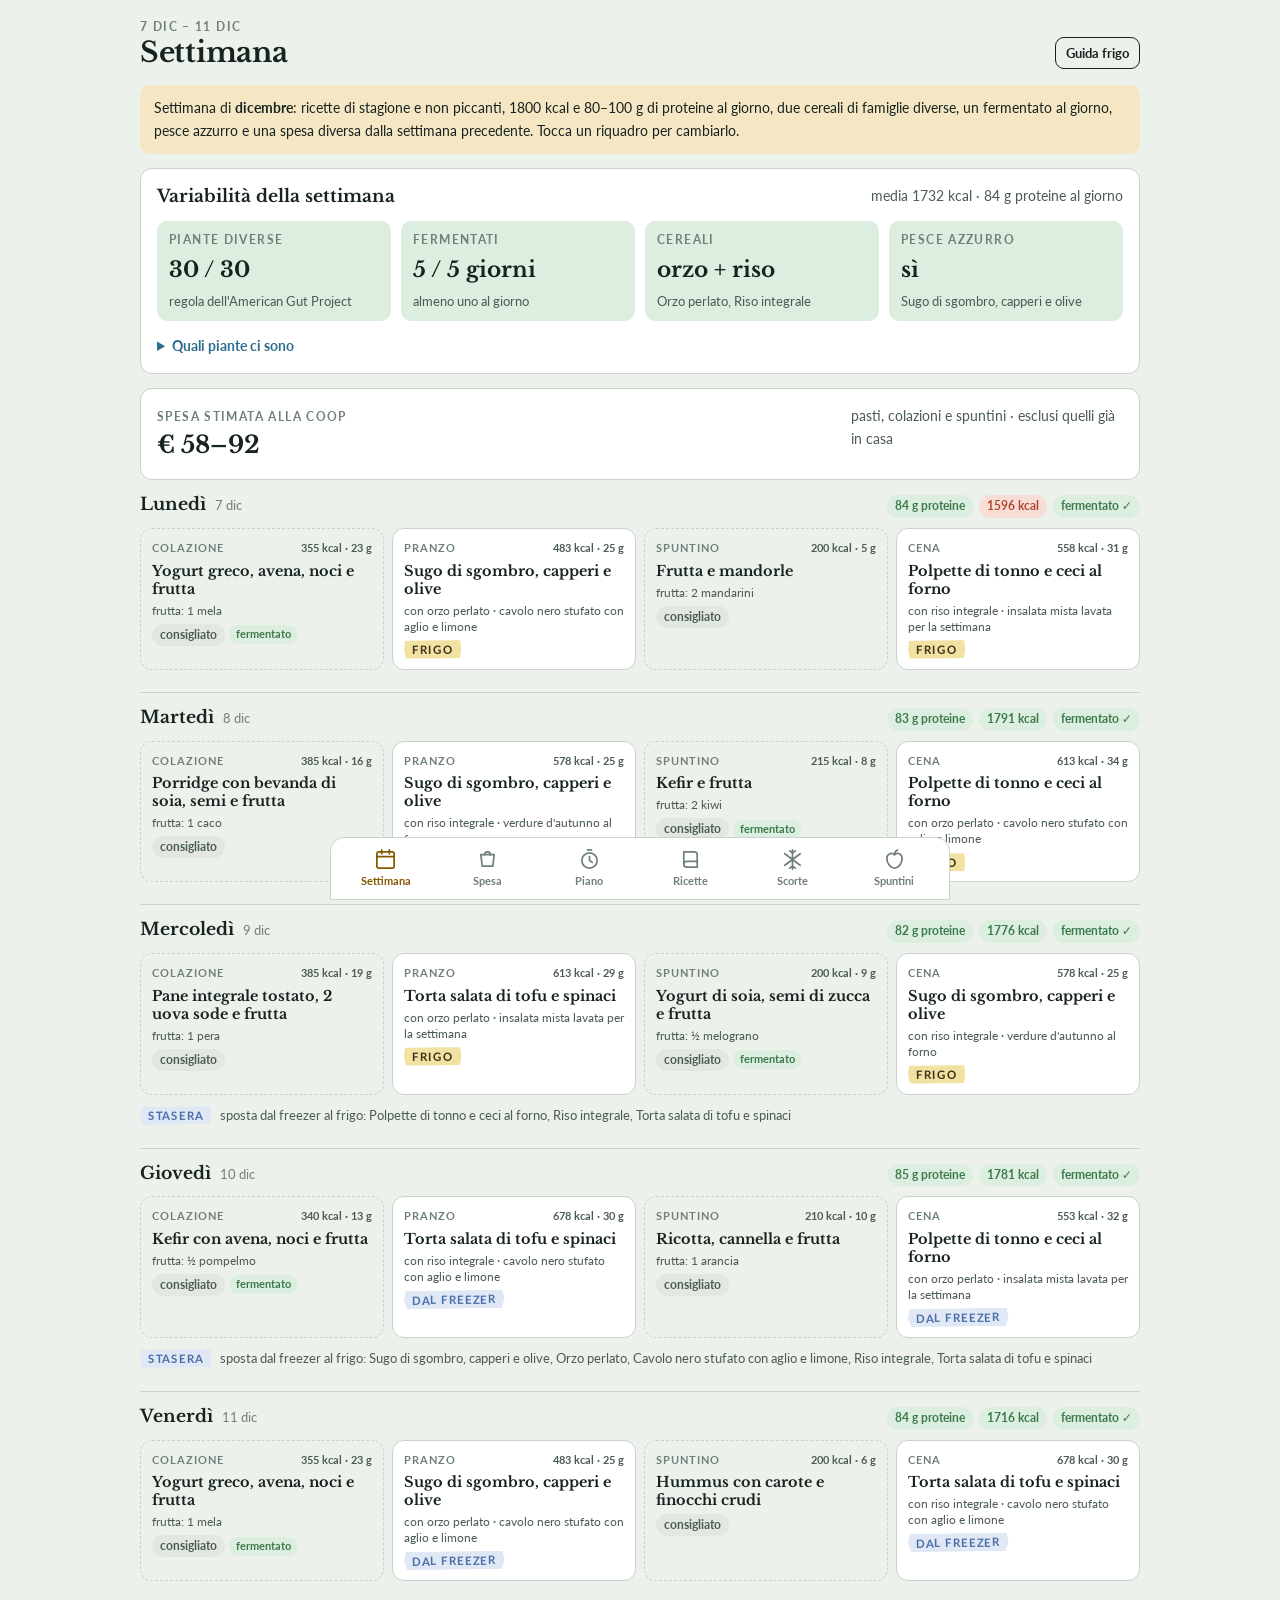
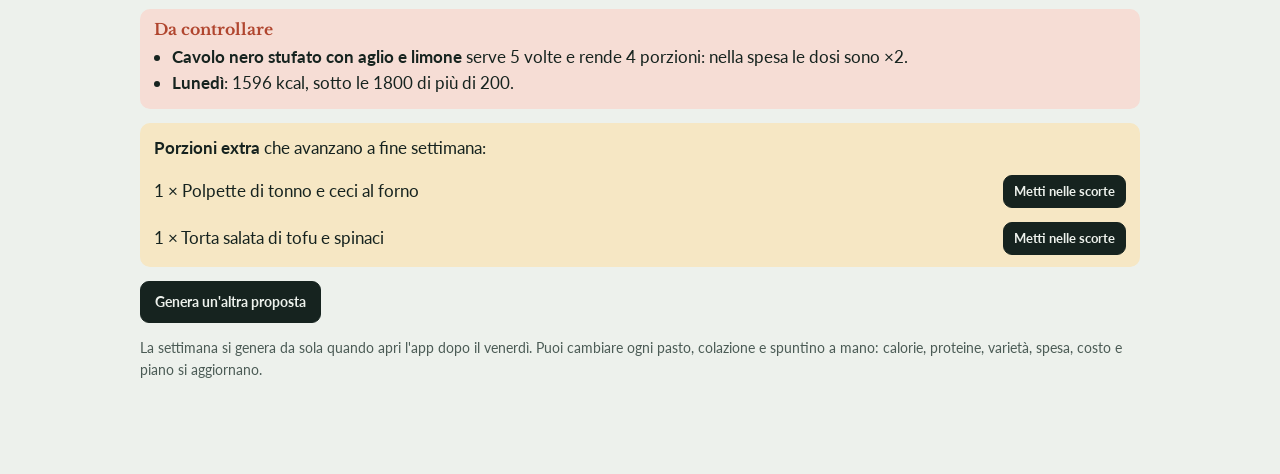
==== commit bb2cc840: "Settimana: giorni uno sotto l'altro, riquadri colazione-pranzo-spuntino-cena, pannello di modifica C" ====
--- a/index.html
+++ b/index.html
@@ -156,6 +156,12 @@
   </main>
 </div>
 
+<div class="sheet-bg" id="sheet" hidden><div class="sheet" role="dialog" aria-modal="true" aria-labelledby="sheetTitle">
+  <div class="row" style="justify-content:space-between"><h3 id="sheetTitle">—</h3><button class="btn sm" type="button" id="sheetClose">Fatto</button></div>
+  <div id="sheetBody" class="stack"></div>
+  <p class="small muted" id="sheetDay"></p>
+</div></div>
+
 <nav class="tabbar" aria-label="Sezioni">
   <button type="button" data-v="settimana"><svg viewBox="0 0 24 24"><rect x="3" y="4" width="18" height="17" rx="2"/><path d="M3 9h18M8 2v4M16 2v4"/></svg>Settimana</button>
   <button type="button" data-v="spesa"><svg viewBox="0 0 24 24"><path d="M5 7h14l-1.5 12h-11z"/><path d="M9 7a3 3 0 0 1 6 0"/></svg>Spesa</button>
--- a/style.css
+++ b/style.css
@@ -224,3 +224,29 @@
 select{max-width:100%;text-overflow:ellipsis}
 .slot>*,.snackbox>*,.day>*{min-width:0}
 .addx{max-width:100%}
+/* v5: giorni uno sotto l'altro, riquadri per pasto */
+.days{display:grid;grid-template-columns:1fr;gap:22px}
+.dayrow{display:grid;gap:10px;padding-top:14px;border-top:1px solid var(--line)}
+.dayrow:first-of-type{border-top:0;padding-top:0}
+.dayhead{display:flex;justify-content:space-between;align-items:baseline;gap:8px 14px;flex-wrap:wrap}
+.dayhead h3 span{font-family:var(--f-body);font-size:.8rem;color:var(--ink-3);font-weight:400;margin-left:4px}
+.daytot{display:flex;gap:6px;flex-wrap:wrap;font-size:.76rem;font-weight:700}
+.daytot span{padding:2px 8px;border-radius:999px;font-variant-numeric:tabular-nums}
+.okv{background:var(--ok-soft);color:var(--ok)} .badv{background:var(--danger-soft);color:var(--danger)}
+.tiles{display:grid;grid-template-columns:repeat(4,minmax(0,1fr));gap:8px}
+@media (max-width:700px){.tiles{grid-template-columns:1fr 1fr}}
+.tile{font:inherit;color:inherit;text-align:left;cursor:pointer;background:var(--surface);border:1px solid var(--line);border-radius:12px;padding:10px 11px;display:grid;gap:5px;align-content:start;min-width:0;min-height:118px}
+.tile:hover{border-color:var(--ink-3)}
+.tile.soft{background:transparent;border-style:dashed}
+.tile-h{display:flex;justify-content:space-between;gap:6px;align-items:baseline}
+.tile .when{font-size:.66rem;letter-spacing:.1em;text-transform:uppercase;color:var(--ink-3);font-weight:700}
+.tile .nut{font-size:.7rem;color:var(--ink-2);font-weight:700;white-space:nowrap;font-variant-numeric:tabular-nums}
+.tile .dish{font-family:var(--f-display);font-size:.9rem;line-height:1.25;font-weight:700}
+.tile .dish.muted{font-family:var(--f-body);font-weight:400;font-size:.85rem}
+.tile .sub{font-size:.78rem;color:var(--ink-2);line-height:1.3}
+.tile .sub.add{color:var(--ok)}
+.tile .tape{justify-self:start}
+.moveline{font-size:.84rem;color:var(--ink-2);display:flex;gap:8px;align-items:center;flex-wrap:wrap}
+.sheet-bg{position:fixed;inset:0;z-index:60;background:rgba(10,20,16,.45);display:flex;align-items:flex-end;justify-content:center}
+.sheet{background:var(--bg);width:100%;max-width:560px;max-height:88vh;overflow-y:auto;border-radius:16px 16px 0 0;padding:16px 16px calc(env(safe-area-inset-bottom,0px) + 18px);display:grid;gap:12px;box-shadow:0 -8px 30px rgba(0,0,0,.25)}
+@media (min-width:700px){.sheet-bg{align-items:center}.sheet{border-radius:16px}}
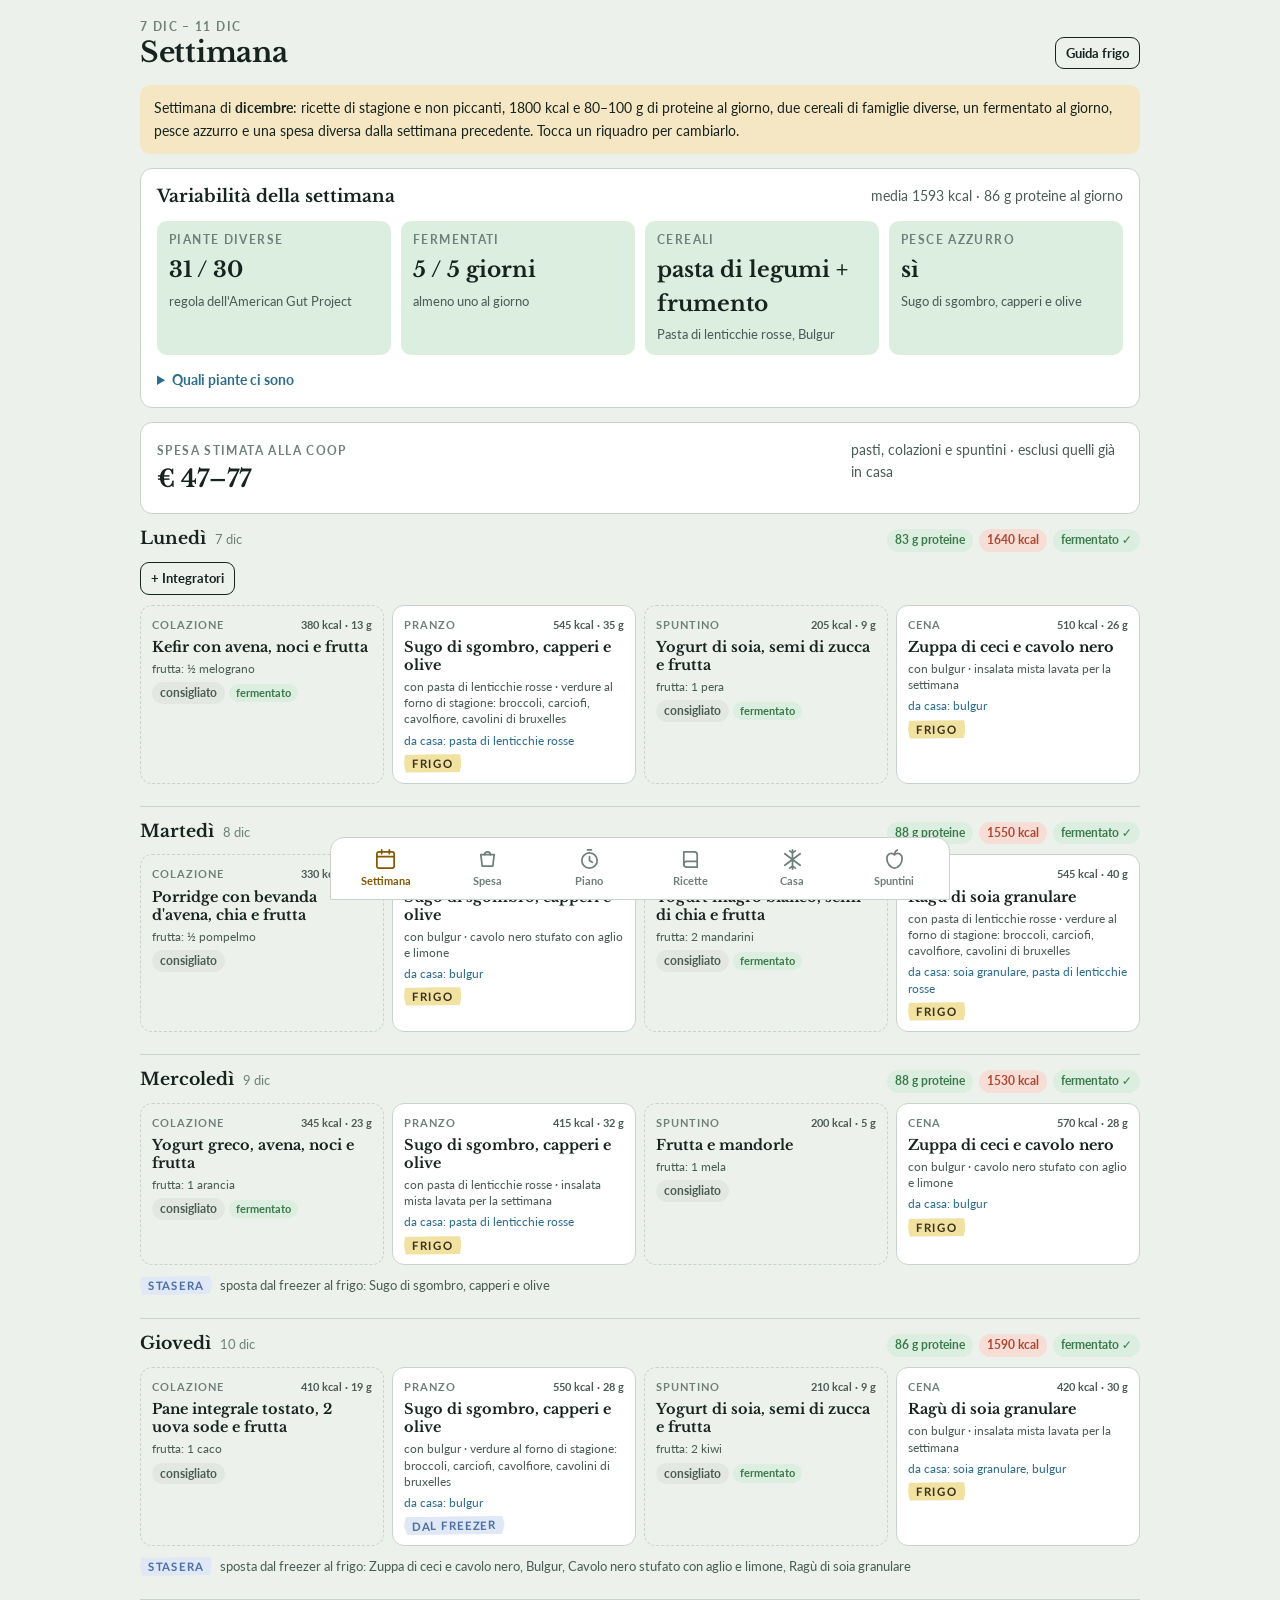
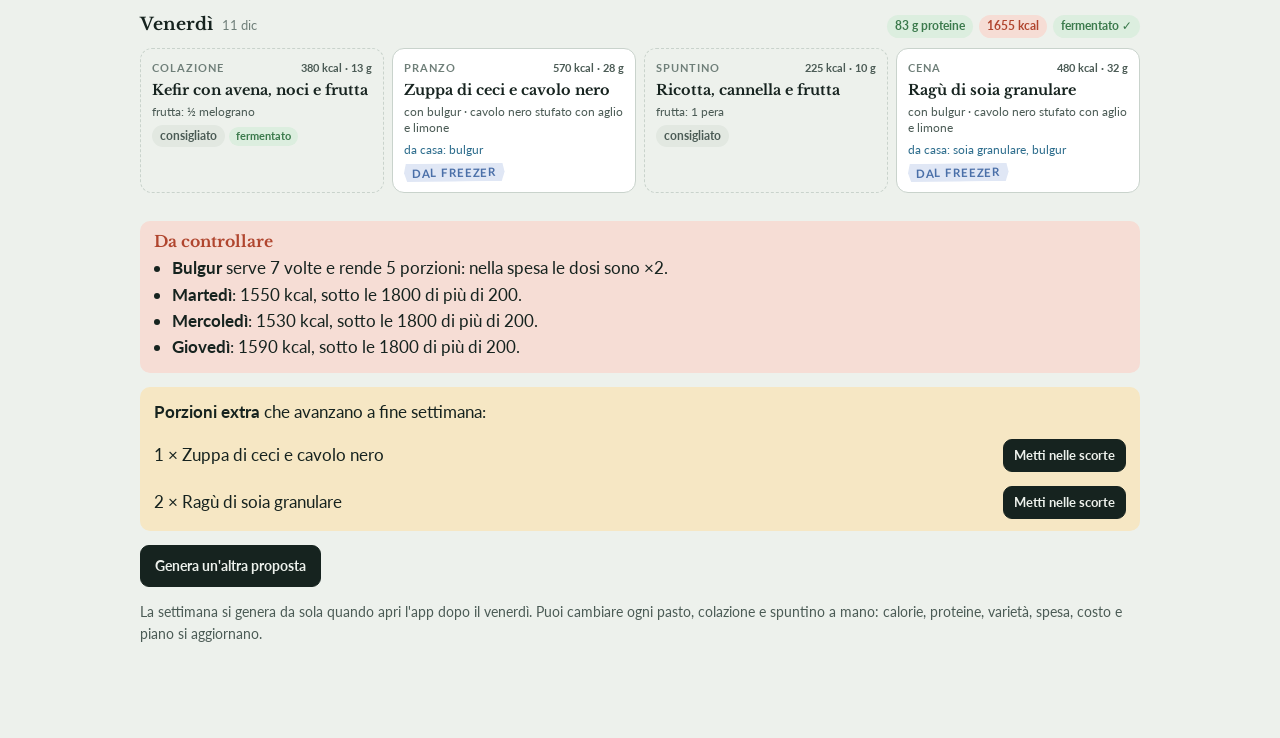
==== commit d0df657f: "Casa: inventario di dispensa, frigo e freezer che guida la settimana - Nuova sezione Casa (ex Scorte" ====
--- a/index.html
+++ b/index.html
@@ -88,8 +88,9 @@
 
   <!-- SCORTE -->
   <main id="v-scorte" class="stack" hidden>
-    <div class="row" id="scorteSeg"><button class="chip" type="button" data-seg="sughi">Sughi da freezer</button><button class="chip" type="button" data-seg="fermentati">Fermentati</button></div>
-    <div id="seg-sughi" class="stack">
+    <div class="row" id="scorteSeg"><button class="chip" type="button" data-seg="casa">Dispensa e frigo</button><button class="chip" type="button" data-seg="sughi">Sughi da freezer</button><button class="chip" type="button" data-seg="fermentati">Fermentati</button></div>
+    <div id="seg-casa" class="stack"></div>
+    <div id="seg-sughi" class="stack" hidden>
       <p class="muted small">Sughi e creme da preparare una volta ogni tanto: in freezer durano mesi, si scaldano e condiscono pasta, riso, cereali o legumi. Qui tieni il conto di cosa hai in freezer, e puoi usarle nei pasti dalla voce "Sugo".</p>
       <div class="panel" id="stockList"></div>
       <h2>Sughi da scorta</h2>
@@ -167,7 +168,7 @@
   <button type="button" data-v="spesa"><svg viewBox="0 0 24 24"><path d="M5 7h14l-1.5 12h-11z"/><path d="M9 7a3 3 0 0 1 6 0"/></svg>Spesa</button>
   <button type="button" data-v="piano"><svg viewBox="0 0 24 24"><circle cx="12" cy="13" r="8"/><path d="M12 9v4l3 2M10 2h4"/></svg>Piano</button>
   <button type="button" data-v="ricette"><svg viewBox="0 0 24 24"><path d="M5 4h11a3 3 0 0 1 3 3v13H8a3 3 0 0 1-3-3z"/><path d="M5 17a3 3 0 0 1 3-3h11"/></svg>Ricette</button>
-  <button type="button" data-v="scorte"><svg viewBox="0 0 24 24"><path d="M12 2v20M4 6l16 12M20 6L4 18"/><path d="M9 3l3 2 3-2M9 21l3-2 3 2"/></svg>Scorte</button>
+  <button type="button" data-v="scorte"><svg viewBox="0 0 24 24"><path d="M12 2v20M4 6l16 12M20 6L4 18"/><path d="M9 3l3 2 3-2M9 21l3-2 3 2"/></svg>Casa</button>
   <button type="button" data-v="spuntini"><svg viewBox="0 0 24 24"><path d="M12 7c-3-3-8-1-8 4 0 5 4 10 8 10s8-5 8-10c0-5-5-7-8-4z"/><path d="M12 7c0-2 1-4 3-5"/></svg>Spuntini</button>
 </nav>
 
--- a/style.css
+++ b/style.css
@@ -250,3 +250,23 @@
 .sheet-bg{position:fixed;inset:0;z-index:60;background:rgba(10,20,16,.45);display:flex;align-items:flex-end;justify-content:center}
 .sheet{background:var(--bg);width:100%;max-width:560px;max-height:88vh;overflow-y:auto;border-radius:16px 16px 0 0;padding:16px 16px calc(env(safe-area-inset-bottom,0px) + 18px);display:grid;gap:12px;box-shadow:0 -8px 30px rgba(0,0,0,.25)}
 @media (min-width:700px){.sheet-bg{align-items:center}.sheet{border-radius:16px}}
+/* integratori */
+.supps{display:flex;flex-wrap:wrap;gap:6px 8px;align-items:center;background:var(--fridge-soft);border-radius:10px;padding:8px 10px}
+.supps .lab{font-size:.66rem;letter-spacing:.1em;text-transform:uppercase;color:var(--fridge);font-weight:700;margin-right:2px}
+.supp{display:flex;gap:6px;align-items:flex-start;background:var(--surface);border:1px solid var(--line);border-radius:10px;padding:4px 10px 4px 6px;font-size:.8rem;cursor:pointer;line-height:1.3}
+.supp input{width:18px;height:18px;accent-color:var(--ok);margin:0}
+.supp.done{opacity:.6}.supp.done b{text-decoration:line-through}
+.supp .warn{color:var(--danger);font-size:.74rem}
+.linkbtn{font:inherit;font-size:.8rem;background:none;border:0;color:var(--fridge);text-decoration:underline;cursor:pointer;padding:2px 4px}
+.supp-add{justify-self:start}
+.swap{font-size:14px;padding:4px 6px;max-width:100%;margin-top:2px}
+/* casa */
+.invrow{display:grid;grid-template-columns:minmax(0,1fr) auto;gap:8px 12px;padding:12px 0;border-bottom:1px solid var(--line)}
+.invrow:last-child{border-bottom:0}
+.invrow b{font-family:var(--f-display);font-size:.95rem}
+.invrow .sub{font-size:.8rem;color:var(--ink-3)}
+.invrow .late{color:var(--danger);font-weight:700}.invrow .soon{color:var(--accent-ink);font-weight:700}
+.chip.sm{font-size:.78rem;padding:3px 9px}
+.tile .sub.home{color:var(--fridge)}
+@media (max-width:520px){.invrow{grid-template-columns:1fr}}
+.chip.sm.off{opacity:.6}
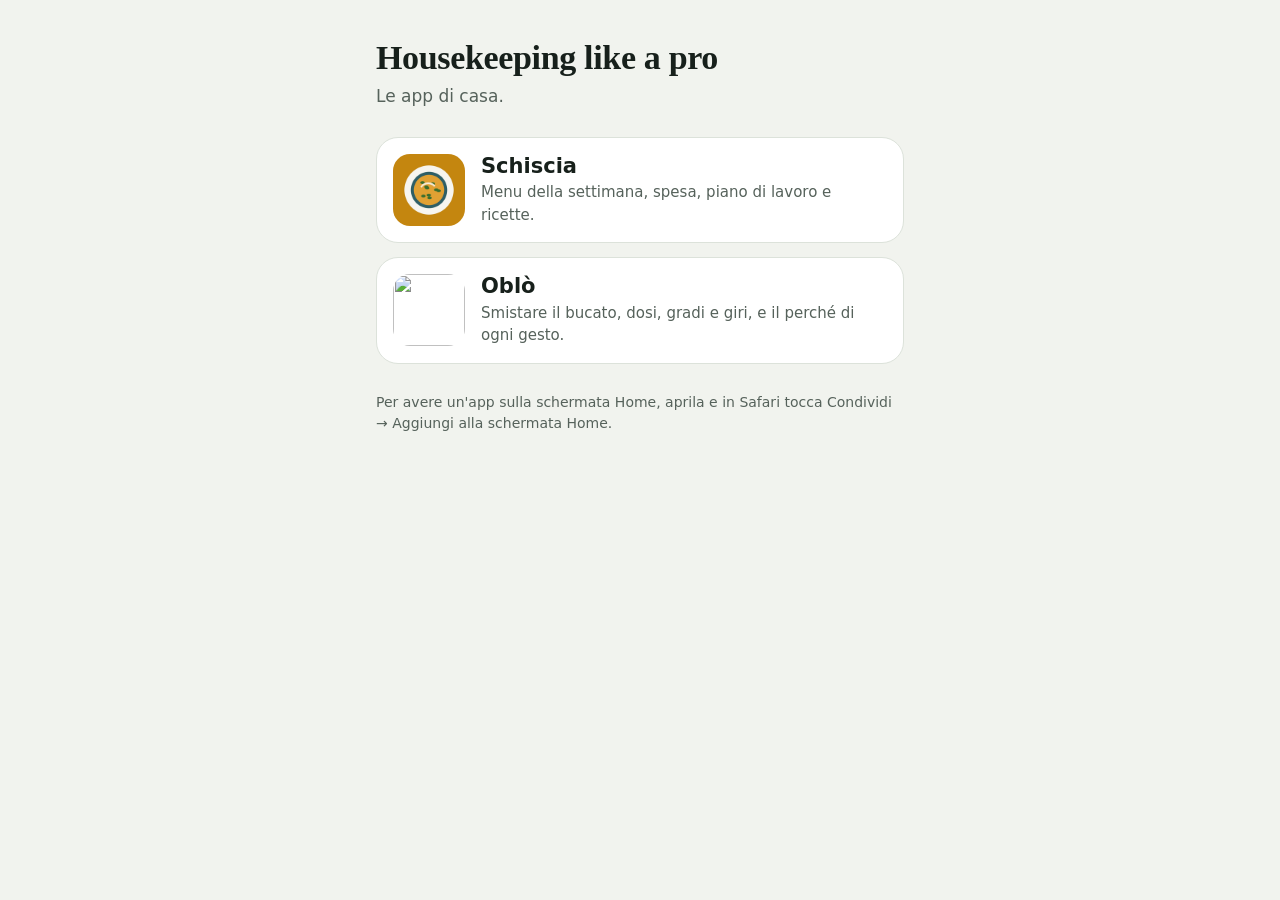
==== commit 329095a7: "Pagina iniziale, Schiscia su /mealprep/ e Oblò su /lavatrice/ L'app di meal prep si sposta nella car" ====
--- a/index.html
+++ b/index.html
@@ -3,178 +3,55 @@
 <head>
 <meta charset="utf-8">
 <meta name="viewport" content="width=device-width, initial-scale=1, viewport-fit=cover">
-<meta name="theme-color" content="#EDF1EC" media="(prefers-color-scheme: light)">
-<meta name="theme-color" content="#101816" media="(prefers-color-scheme: dark)">
-<meta name="apple-mobile-web-app-capable" content="yes">
-<meta name="mobile-web-app-capable" content="yes">
-<meta name="apple-mobile-web-app-title" content="Meal prep">
-<meta name="apple-mobile-web-app-status-bar-style" content="default">
-<title>Meal prep</title>
-<link rel="manifest" href="manifest.webmanifest">
-<link rel="apple-touch-icon" href="icon-180.png">
-<link rel="icon" href="icon-192.png">
-<link rel="preconnect" href="https://fonts.googleapis.com">
-<link rel="preconnect" href="https://fonts.gstatic.com" crossorigin>
-<link rel="stylesheet" href="https://fonts.googleapis.com/css2?family=Libre+Baskerville:ital,wght@0,400;0,700;1,400&family=Lato:ital,wght@0,400;0,700;0,900;1,400&display=swap">
-<link rel="stylesheet" href="style.css">
+<meta name="theme-color" content="#F1F3EE" media="(prefers-color-scheme: light)">
+<meta name="theme-color" content="#111613" media="(prefers-color-scheme: dark)">
+<meta name="description" content="Le app di casa: Schiscia per il meal prep, Oblò per il bucato.">
+<title>Housekeeping like a pro</title>
+<link rel="icon" href="mealprep/icon-192.png">
+<link rel="apple-touch-icon" href="mealprep/icon-180.png">
+<style>
+  :root {
+    --bg: #F1F3EE; --card: #FFFFFF; --ink: #17201B; --ink-2: #56625B; --line: #DCE2DA; --accent: #2E6B4F;
+    color-scheme: light;
+  }
+  @media (prefers-color-scheme: dark) {
+    :root:not([data-theme="light"]) { --bg: #111613; --card: #1B231F; --ink: #ECF1EC; --ink-2: #A3B0A8; --line: #2C3832; --accent: #8FD1AE; color-scheme: dark; }
+  }
+  :root[data-theme="dark"] { --bg: #111613; --card: #1B231F; --ink: #ECF1EC; --ink-2: #A3B0A8; --line: #2C3832; --accent: #8FD1AE; color-scheme: dark; }
+  * { box-sizing: border-box; }
+  body { margin: 0; background: var(--bg); color: var(--ink); font: 17px/1.5 system-ui, -apple-system, "Segoe UI", sans-serif; -webkit-font-smoothing: antialiased; }
+  main { max-width: 560px; margin: 0 auto; padding: calc(40px + env(safe-area-inset-top)) 16px calc(32px + env(safe-area-inset-bottom)); }
+  h1 { font: 800 34px/1.05 Georgia, "Times New Roman", serif; letter-spacing: -0.01em; margin: 0 0 8px; }
+  .lead { color: var(--ink-2); margin: 0 0 28px; }
+  .apps { display: grid; gap: 14px; }
+  a.app { display: grid; grid-template-columns: 72px 1fr; gap: 16px; align-items: center; padding: 16px; border-radius: 22px; background: var(--card); border: 1px solid var(--line); color: inherit; text-decoration: none; }
+  a.app:focus-visible { outline: 3px solid var(--accent); outline-offset: 3px; }
+  a.app:active { transform: translateY(1px); }
+  a.app img { width: 72px; height: 72px; border-radius: 17px; display: block; }
+  a.app b { display: block; font-size: 21px; line-height: 1.2; }
+  a.app span { display: block; color: var(--ink-2); font-size: 15px; margin-top: 2px; }
+  .hint { margin-top: 28px; font-size: 14px; color: var(--ink-2); }
+</style>
 </head>
 <body>
-<div class="wrap">
-  <header class="top">
-    <div><div class="eyebrow" id="weekLabel">—</div><h1 id="viewTitle">Settimana</h1></div>
-    <button class="btn ghost sm guide-btn" id="guideBtn" type="button">Guida frigo</button>
-  </header>
-
-  <!-- SETTIMANA -->
-  <main id="v-settimana" class="stack">
-    <div class="okbox small" id="weekIntro"></div>
-    <div class="panel stack" id="variety"></div>
-    <div class="panel costline" id="weekCost"></div>
-    <div class="days" id="days"></div>
-    <div id="addonsBox"></div>
-    <div id="weekChecks" class="stack"></div>
-    <div class="row"><button class="btn" id="regen" type="button">Genera un'altra proposta</button></div>
-    <p class="small muted">La settimana si genera da sola quando apri l'app dopo il venerdì. Puoi cambiare ogni pasto, colazione e spuntino a mano: calorie, proteine, varietà, spesa, costo e piano si aggiornano.</p>
-  </main>
-
-  <!-- SPESA -->
-  <main id="v-spesa" class="stack" hidden>
-    <div class="panel costline" id="shopCost"></div>
-    <p class="muted small">Dalle ricette della settimana, dalle aggiunte proteiche e da quello che hai messo in programma (scorte, dolci). Spunta quello che hai già: sparisce anche dal costo. Tocca un prezzo per correggerlo con quello che vedi alla Coop.</p>
-    <div id="shopDiff"></div>
-    <div class="panel" id="shop"></div>
-    <div class="panel stack">
-      <h3>Extra non legati a una ricetta</h3>
-      <div id="extras" class="stack"></div>
-      <div class="row"><button class="btn ghost sm" id="addExtra" type="button">+ Aggiungi extra</button></div>
-    </div>
-    <div class="row"><button class="btn" id="copyShop" type="button">Copia la lista</button><button class="btn ghost" id="clearHave" type="button">Azzera spunte</button></div>
-    <textarea id="copyFallback" hidden aria-label="Lista da copiare"></textarea>
-  </main>
-
-  <!-- PIANO -->
-  <main id="v-piano" class="stack" hidden>
-    <p class="muted small">Tutto quello che si cucina la domenica, comprese scorte e dolci in programma. L'app confronta migliaia di ordini possibili e sceglie quello che finisce prima, con due mani, due fuochi e un forno da due teglie a una temperatura per volta.</p>
-    <div id="planSummary"></div>
-    <div class="lanes-key"><span><i style="background:var(--danger)"></i>Forno</span><span><i style="background:var(--accent)"></i>Fuoco 1</span><span><i style="background:var(--accent-ink)"></i>Fuoco 2</span><span><i style="background:var(--ok)"></i>Mani</span></div>
-    <div class="row"><button class="chip" data-pv="list" type="button">Lista</button><button class="chip" data-pv="grid" type="button">Corsie</button></div>
-    <ul class="tl-list" id="tlList"></ul>
-    <div class="tl-scroll" id="tlGridWrap" hidden><div class="tl" id="tl"></div></div>
-    <div id="parNotes" class="stack"></div>
-  </main>
-
-  <!-- RICETTE -->
-  <main id="v-ricette" class="stack" hidden>
-    <div id="rList" class="stack">
-      <div id="favSection" class="stack"></div>
-      <div class="row" style="justify-content:space-between"><h2>Ricettario</h2><button class="btn" id="newRecipe" type="button">+ Nuova ricetta</button></div>
-      <div class="row" id="filters"></div>
-      <div class="rgrid" id="rgrid"></div>
-      <div class="panel stack">
-        <h3>Backup</h3>
-        <p class="small muted">Ricette, foto, preferite, scorte e prezzi sono salvati solo su questo telefono. Ogni tanto esporta un backup: se cambi telefono o cancelli i dati di Safari, lo reimporti da qui.</p>
-        <div class="row">
-          <button class="btn ghost sm" id="exportBtn" type="button">Esporta backup</button>
-          <label class="btn ghost sm" for="importFile" style="display:inline-flex;align-items:center">Importa backup</label>
-          <input type="file" id="importFile" accept="application/json,.json" hidden>
-          <button class="btn warn sm" id="resetAll" type="button">Ripristina tutto</button>
-        </div>
-        <div id="resetConfirm" class="row" hidden><span class="small">Cancella ricette tue, preferite, scorte e settimana?</span><button class="btn warn sm" id="resetYes" type="button">Sì, ripristina</button><button class="btn ghost sm" id="resetNo" type="button">Annulla</button></div>
-      </div>
-    </div>
-    <div id="rDetail" class="stack detail" hidden></div>
-    <form id="rEdit" class="stack" hidden></form>
-  </main>
-
-  <!-- SCORTE -->
-  <main id="v-scorte" class="stack" hidden>
-    <div class="row" id="scorteSeg"><button class="chip" type="button" data-seg="casa">Dispensa e frigo</button><button class="chip" type="button" data-seg="sughi">Sughi da freezer</button><button class="chip" type="button" data-seg="fermentati">Fermentati</button></div>
-    <div id="seg-casa" class="stack"></div>
-    <div id="seg-sughi" class="stack" hidden>
-      <p class="muted small">Sughi e creme da preparare una volta ogni tanto: in freezer durano mesi, si scaldano e condiscono pasta, riso, cereali o legumi. Qui tieni il conto di cosa hai in freezer, e puoi usarle nei pasti dalla voce "Sugo".</p>
-      <div class="panel" id="stockList"></div>
-      <h2>Sughi da scorta</h2>
-      <div class="row" id="scorteFilter"></div>
-      <div class="rgrid" id="scorteGrid"></div>
-    </div>
-    <div id="seg-fermentati" class="stack" hidden>
-      <div class="panel" id="fermStock"></div>
-      <div class="panel stack" id="fermGuide"></div>
-      <h2>Verdure fermentate</h2>
-      <div class="row" id="fermFilter"></div>
-      <div class="rgrid" id="fermGrid"></div>
-    </div>
-  </main>
-
-  <!-- DOLCI -->
-  <main id="v-spuntini" class="stack" hidden>
-    <div class="row" id="spSeg"><button class="chip" type="button" data-spseg="frutta">Frutta e spuntini</button><button class="chip" type="button" data-spseg="dolci">Dolci</button></div>
-    <div id="sp-frutta" class="stack"></div>
-    <div id="sp-dolci" class="stack" hidden>
-      <p class="muted small">Merende dolci senza zuccheri aggiunti che durano: in dispensa, in frigo o in freezer. Quelle di stagione vengono prima. Mettine una in programma e i suoi ingredienti entrano nella spesa e nel piano della domenica.</p>
-      <div class="panel" id="sweetStock"></div>
-      <div class="row" id="dolciFilter"></div>
-      <div class="rgrid" id="dolciGrid"></div>
-    </div>
-  </main>
-
-  <!-- GUIDA -->
-  <main id="v-guida" class="stack" hidden>
-    <div class="rules">
-      <div class="rule"><div class="big">5–60 °C</div><h4>Zona di pericolo</h4><p class="small muted">Da attraversare in fretta, sia raffreddando sia riscaldando.</p></div>
-      <div class="rule"><div class="big">2 h</div><h4>Dal fuoco al frigo</h4><p class="small muted">Contenitori bassi, coperchio appoggiato finché è tiepido.</p></div>
-      <div class="rule"><div class="big">≤ 4 °C</div><h4>Il frigo</h4><p class="small muted">Cibi cotti sui ripiani centrali, non nello sportello.</p></div>
-      <div class="rule"><div class="big">75 °C</div><h4>Riscaldare</h4><p class="small muted">Fumante anche al centro, una volta sola.</p></div>
-    </div>
-    <div class="panel stack">
-      <h3>La pasta cotta in anticipo</h3>
-      <p class="small muted">Scolala 2 minuti prima, condiscila con un filo d'olio, stendila su un vassoio e in frigo entro un'ora: dura 4 giorni. Si riscalda in padella con il sugo e un cucchiaio d'acqua, oppure al microonde coperta. In freezer regge bene se è al dente.</p>
-      <p class="small muted">Pensaci: perché la pasta raffreddata e riscaldata alza la glicemia un po' meno di quella appena cotta? Cerca "amido resistente" e "retrogradazione".</p>
-    </div>
-    <div class="panel stack">
-      <h3>Variabilità: le regole dell'American Gut Project</h3>
-      <p class="small muted">L'American Gut Project (McDonald e colleghi, mSystems 2018) ha analizzato il microbiota di oltre 10.000 persone. Chi mangiava più di 30 vegetali diversi a settimana aveva un microbiota più vario di chi ne mangiava meno di 10. Contano cereali, legumi, verdure, frutta, frutta secca e semi: ogni specie una volta sola. È uno studio osservazionale, quindi mostra un'associazione e non prova che 30 sia un numero magico, ma come bussola funziona.</p>
-      <p class="small muted">L'app conta le specie, non gli ingredienti: farro, couscous, pasta, pane e seitan sono tutti frumento e valgono uno. Erbe e spezie le mostra a parte, perché se ne usano quantità piccole.</p>
-      <p class="small muted">Pensaci: perché due insalate diverse ogni settimana possono "valere" più di una porzione doppia della stessa? Pensa a cosa mangiano i batteri: fibre diverse nutrono specie diverse.</p>
-    </div>
-    <div class="panel stack">
-      <h3>Come conto le proteine</h3>
-      <p class="small muted">La giornata ha pranzo e cena (piatto principale, base da 55 g di cereale a crudo, contorno, eventuale sugo dalle scorte), una colazione e uno spuntino. L'obiettivo è 1800 kcal e 80–100 g di proteine al giorno. I valori sono stime da tabelle di composizione degli alimenti, con un margine di circa ±10%, e includono l'olio di cottura. L'olio a crudo aggiunto a tavola invece no: ogni cucchiaino vale circa 45 kcal. Se un giorno resta sotto gli 80 g, l'app aggiunge al pasto più povero un'aggiunta proteica (yogurt greco, uova sode, edamame, tofu affumicato…).</p>
-      <p class="small muted">Pensaci: 100 g di lenticchie cotte hanno circa 9 g di proteine, 100 g di merluzzo circa 17 g. Quanto pesa una porzione normale di ciascuno? Da qui capisci perché un pasto di soli legumi fatica ad arrivare a 30 g.</p>
-    </div>
-    <div class="panel stack">
-      <h3>Latte e latticini</h3>
-      <p class="small muted">Il latte animale è sostituito dalla bevanda di soia (nei dolci e nel porridge). Yogurt, yogurt greco, kefir, feta, ricotta, parmigiano e mozzarella invece ci sono: lo yogurt greco in particolare è una delle fonti di proteine più economiche per colazioni e spuntini.</p>
-      <p class="small muted">Pensaci: il tofu ha circa 12 g di proteine per 100 g, lo yogurt greco 0% circa 10 g, la bevanda di soia 3 g, quella di mandorla meno di 1 g. Perché allora non tutte le "bevande vegetali" sostituiscono il latte allo stesso modo?</p>
-    </div>
-    <div class="panel">
-      <h3>Stessa quantità di dahl, due destini</h3>
-      <p class="small muted" style="margin:4px 0 8px">Schema illustrativo: pentola piena da 2 litri contro lo stesso dahl in contenitori bassi.</p>
-      <div class="chart-scroll"><svg id="coolChart" viewBox="0 0 720 300" role="img" aria-label="Curve di raffreddamento"></svg></div>
-    </div>
-    <h2>Pensaci prima di aprire</h2>
-    <div class="stack" id="think"></div>
-  </main>
-</div>
-
-<div class="sheet-bg" id="sheet" hidden><div class="sheet" role="dialog" aria-modal="true" aria-labelledby="sheetTitle">
-  <div class="row" style="justify-content:space-between"><h3 id="sheetTitle">—</h3><button class="btn sm" type="button" id="sheetClose">Fatto</button></div>
-  <div id="sheetBody" class="stack"></div>
-  <p class="small muted" id="sheetDay"></p>
-</div></div>
-
-<nav class="tabbar" aria-label="Sezioni">
-  <button type="button" data-v="settimana"><svg viewBox="0 0 24 24"><rect x="3" y="4" width="18" height="17" rx="2"/><path d="M3 9h18M8 2v4M16 2v4"/></svg>Settimana</button>
-  <button type="button" data-v="spesa"><svg viewBox="0 0 24 24"><path d="M5 7h14l-1.5 12h-11z"/><path d="M9 7a3 3 0 0 1 6 0"/></svg>Spesa</button>
-  <button type="button" data-v="piano"><svg viewBox="0 0 24 24"><circle cx="12" cy="13" r="8"/><path d="M12 9v4l3 2M10 2h4"/></svg>Piano</button>
-  <button type="button" data-v="ricette"><svg viewBox="0 0 24 24"><path d="M5 4h11a3 3 0 0 1 3 3v13H8a3 3 0 0 1-3-3z"/><path d="M5 17a3 3 0 0 1 3-3h11"/></svg>Ricette</button>
-  <button type="button" data-v="scorte"><svg viewBox="0 0 24 24"><path d="M12 2v20M4 6l16 12M20 6L4 18"/><path d="M9 3l3 2 3-2M9 21l3-2 3 2"/></svg>Casa</button>
-  <button type="button" data-v="spuntini"><svg viewBox="0 0 24 24"><path d="M12 7c-3-3-8-1-8 4 0 5 4 10 8 10s8-5 8-10c0-5-5-7-8-4z"/><path d="M12 7c0-2 1-4 3-5"/></svg>Spuntini</button>
-</nav>
-
-<script src="data.js"></script>
-<script src="prices.js"></script>
-<script src="app.js"></script>
-<script src="extras.js"></script>
+<main>
+  <h1>Housekeeping like a pro</h1>
+  <p class="lead">Le app di casa.</p>
+  <div class="apps">
+    <a class="app" href="mealprep/">
+      <img src="mealprep/icon-192.png" alt="">
+      <div><b>Schiscia</b><span>Menu della settimana, spesa, piano di lavoro e ricette.</span></div>
+    </a>
+    <a class="app" href="lavatrice/">
+      <img src="lavatrice/icon-192.png" alt="">
+      <div><b>Oblò</b><span>Smistare il bucato, dosi, gradi e giri, e il perché di ogni gesto.</span></div>
+    </a>
+  </div>
+  <p class="hint">Per avere un'app sulla schermata Home, aprila e in Safari tocca Condividi → Aggiungi alla schermata Home.</p>
+</main>
+<script>
+  // La vecchia app del meal prep stava qui alla radice: il suo service worker viene sostituito da sw.js, che si disattiva da solo.
+  if ("serviceWorker" in navigator) navigator.serviceWorker.getRegistration("/").then(r => { if (r && r.scope === location.origin + "/") r.update().catch(() => {}); }).catch(() => {});
+</script>
 </body>
 </html>
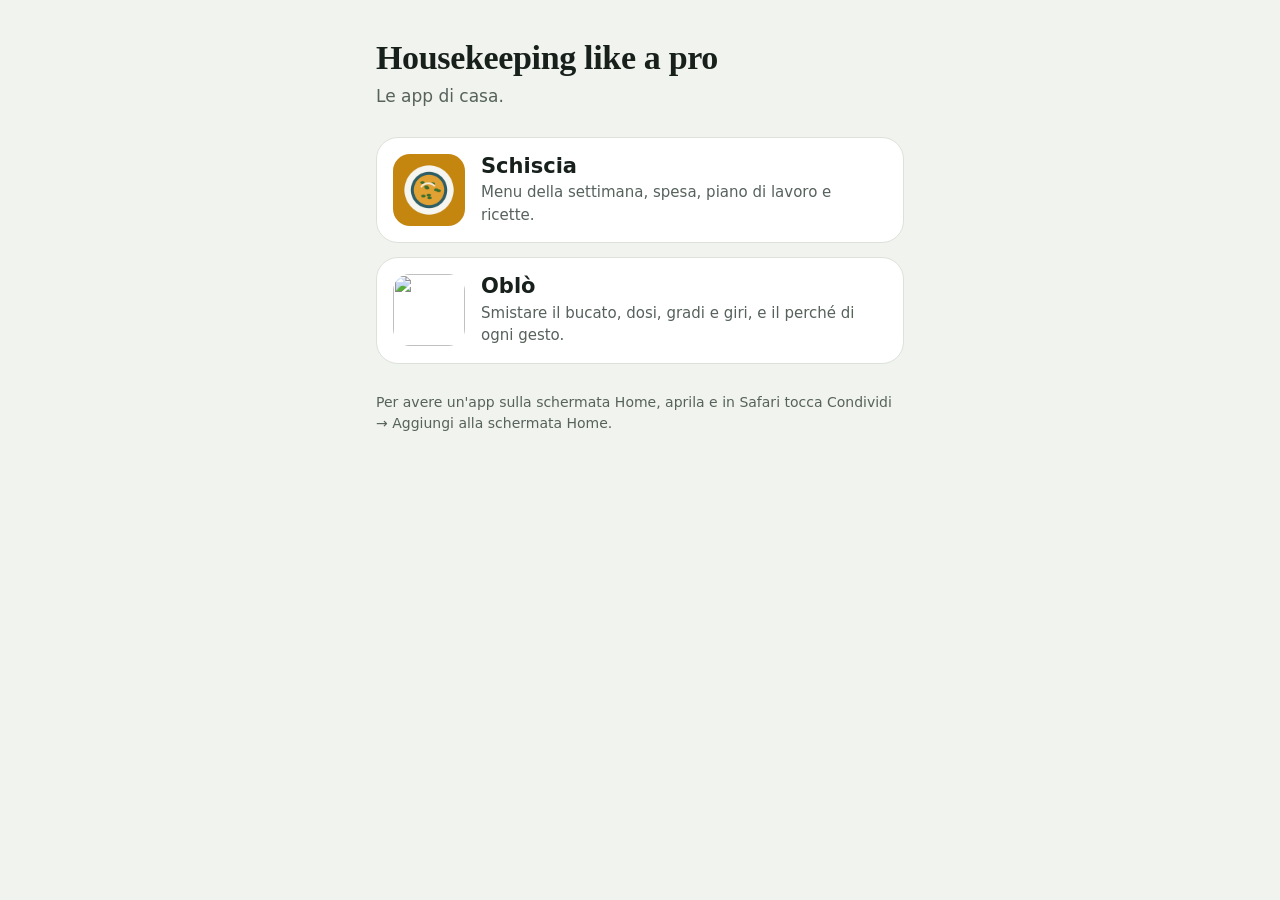
==== commit 02fc8221: "Pubblicazione con GitHub Pages al posto di Netlify Netlify ha esaurito i crediti gratuiti del mese e" ====
--- a/index.html
+++ b/index.html
@@ -49,9 +49,5 @@
   </div>
   <p class="hint">Per avere un'app sulla schermata Home, aprila e in Safari tocca Condividi → Aggiungi alla schermata Home.</p>
 </main>
-<script>
-  // La vecchia app del meal prep stava qui alla radice: il suo service worker viene sostituito da sw.js, che si disattiva da solo.
-  if ("serviceWorker" in navigator) navigator.serviceWorker.getRegistration("/").then(r => { if (r && r.scope === location.origin + "/") r.update().catch(() => {}); }).catch(() => {});
-</script>
 </body>
 </html>
